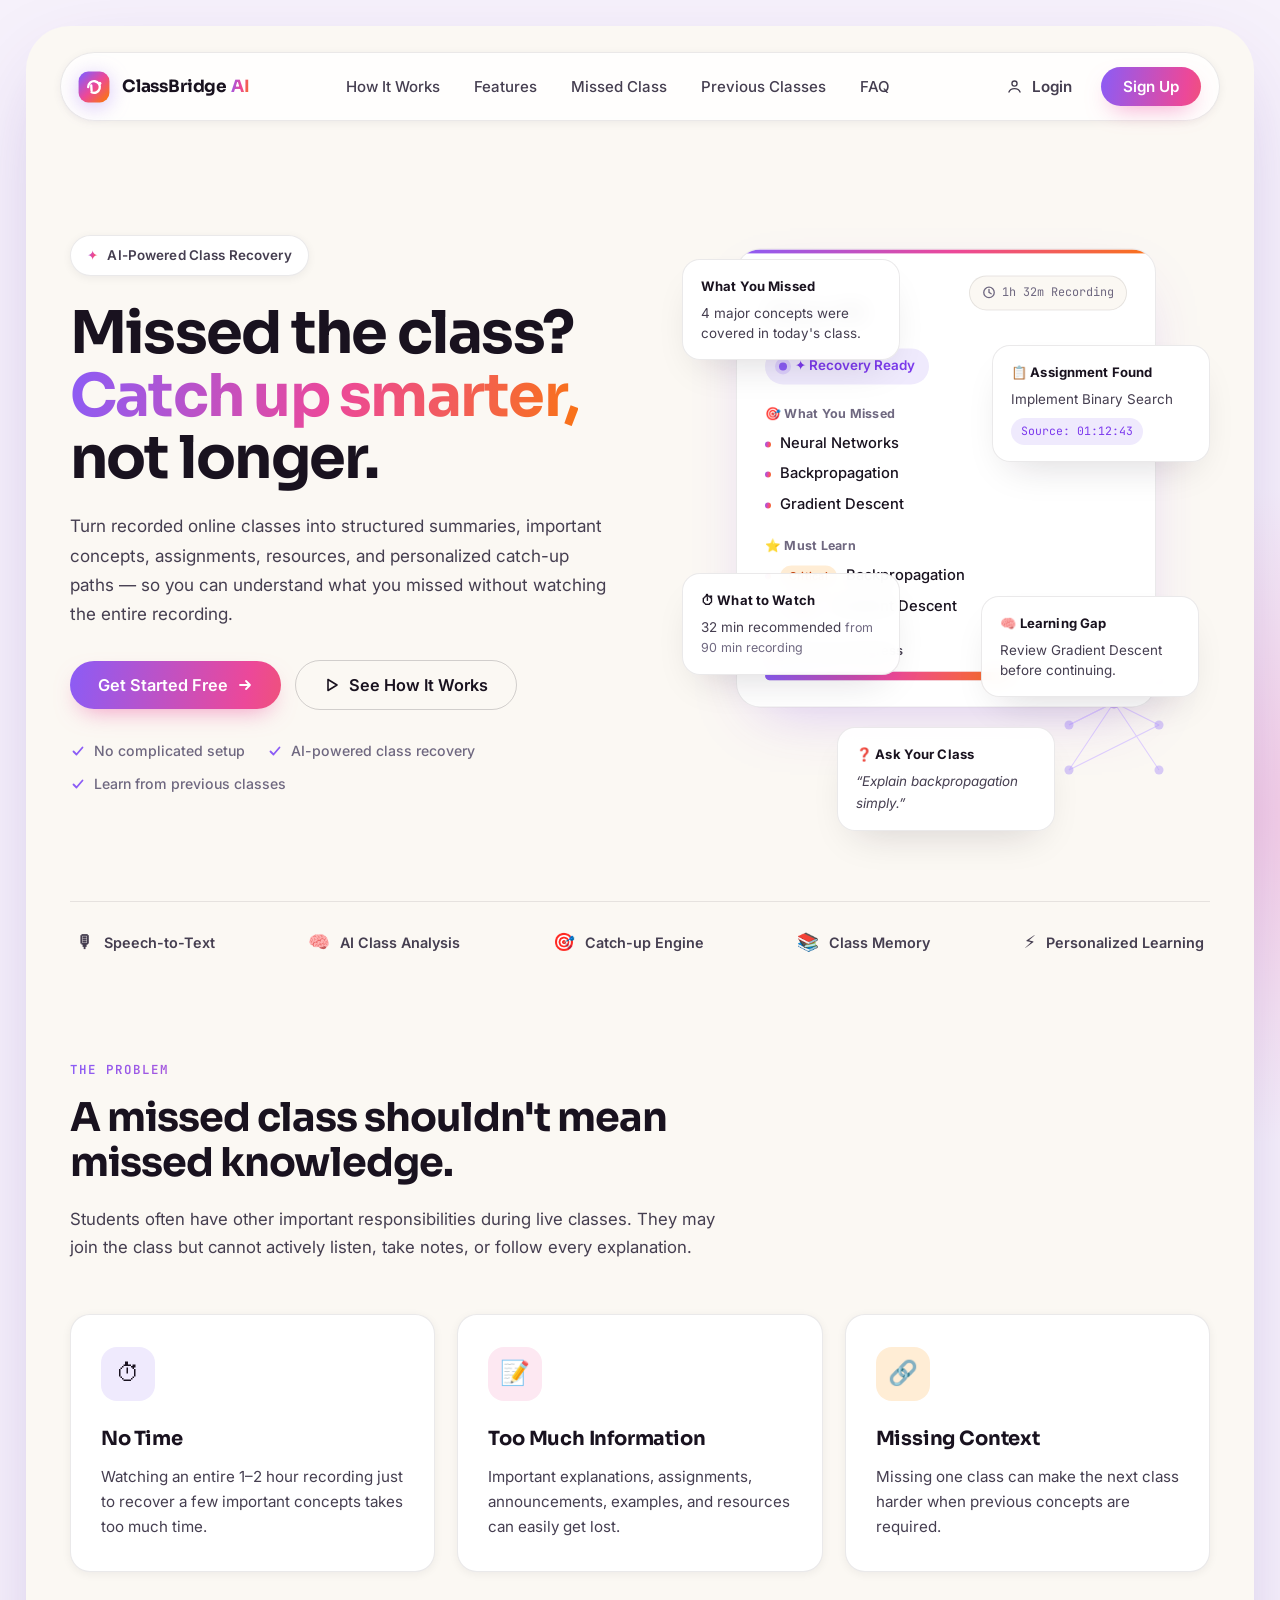
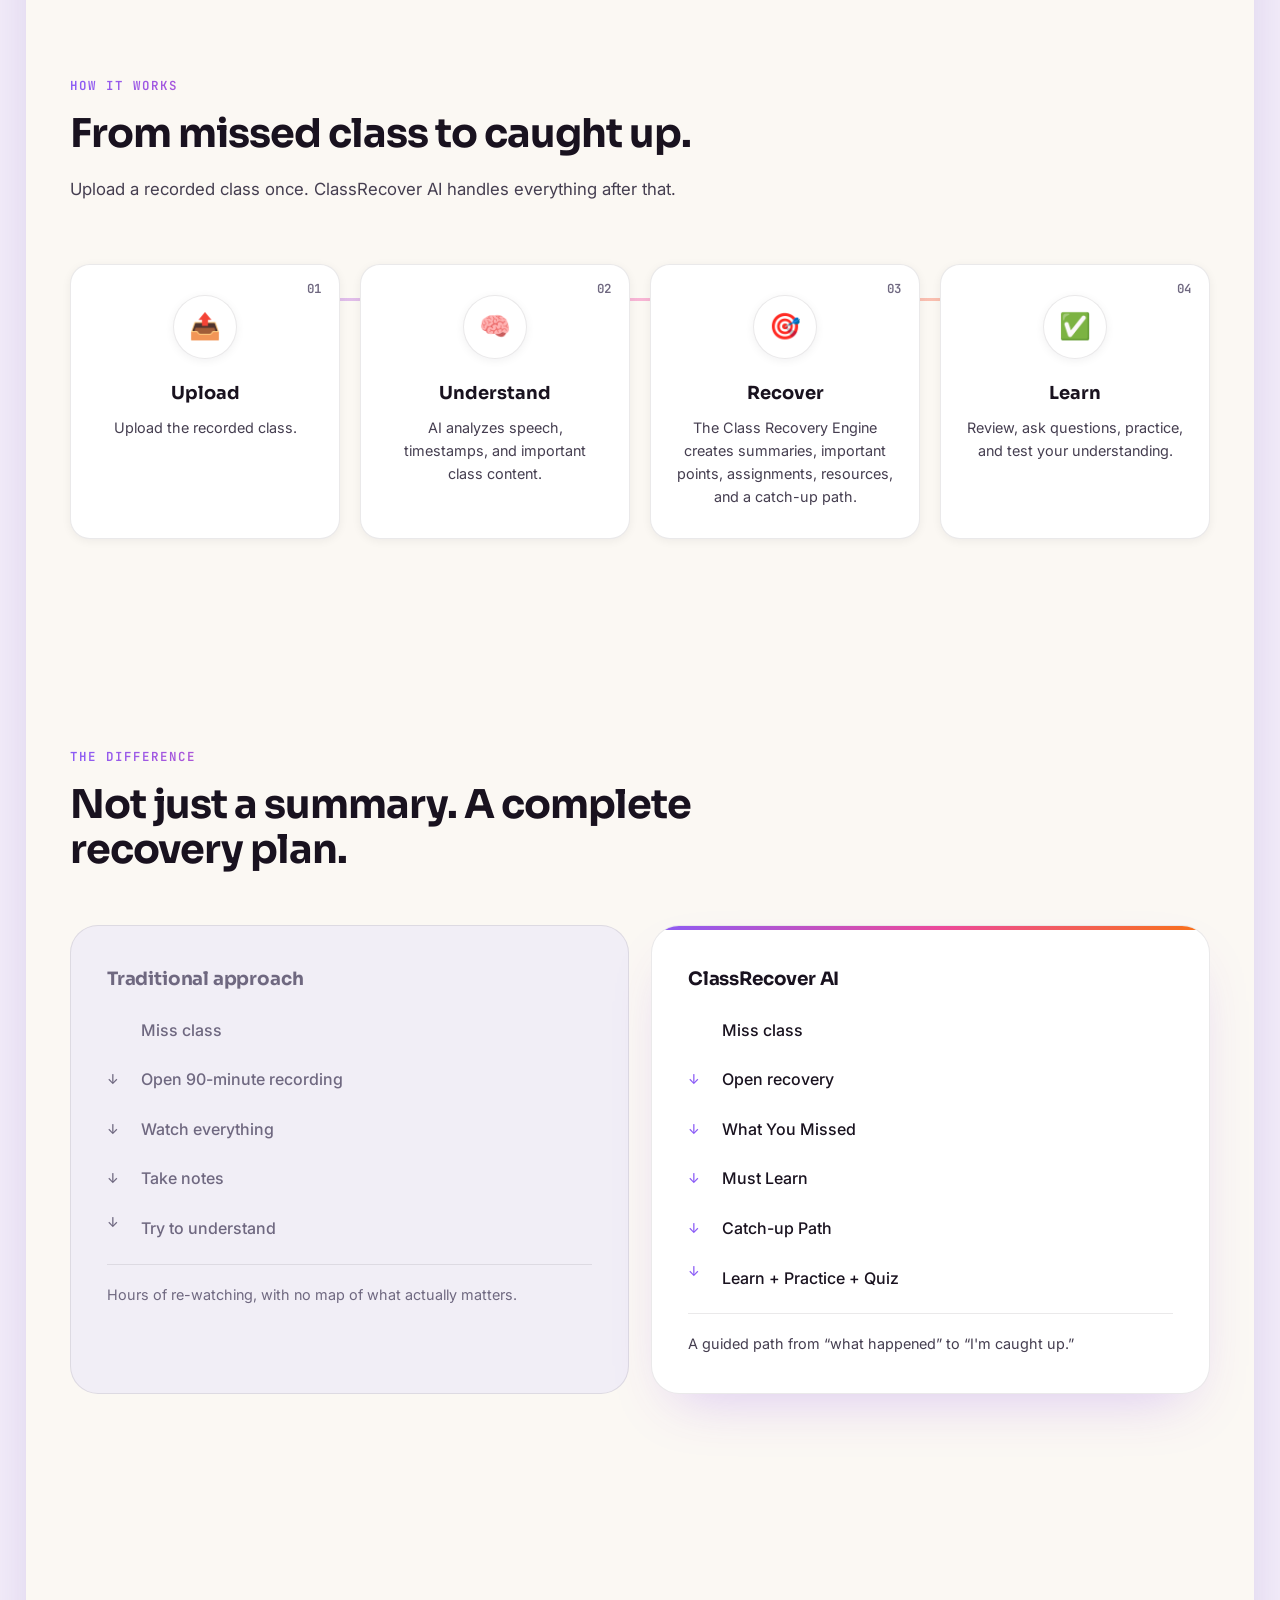
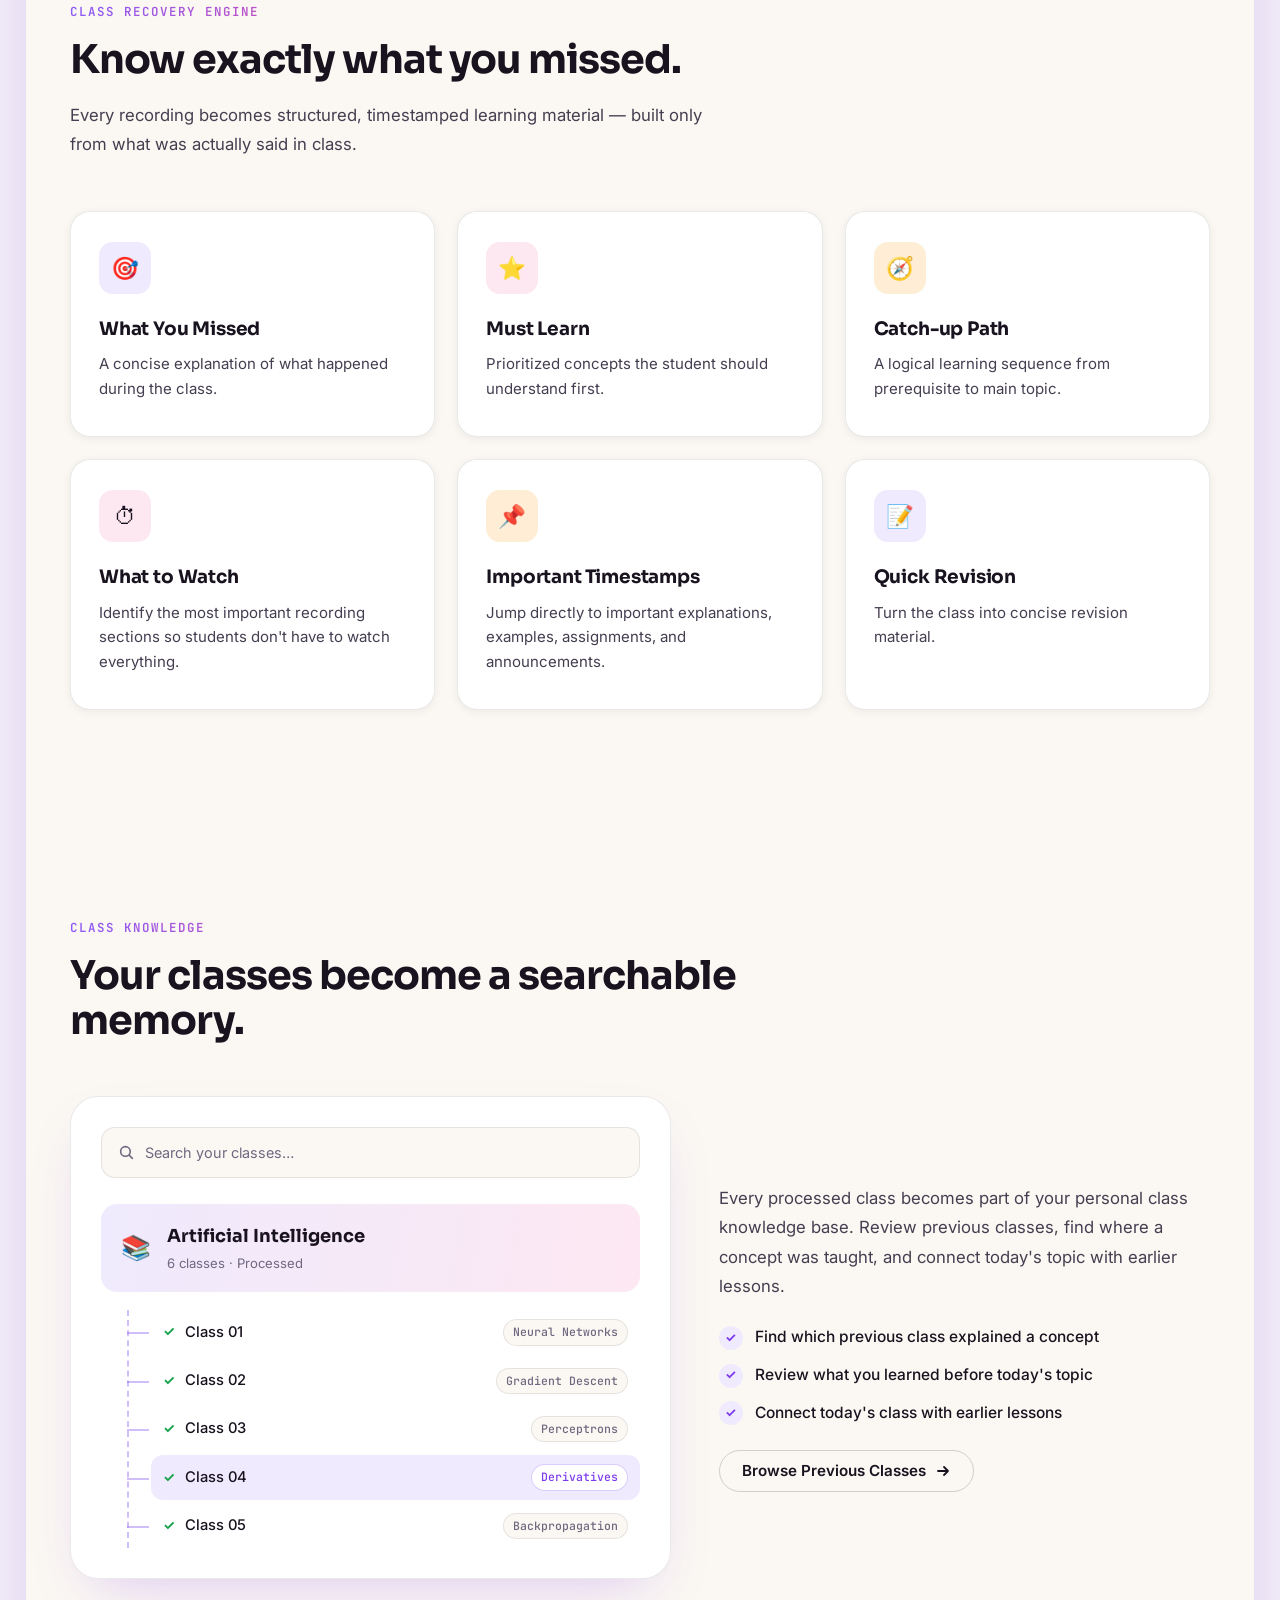
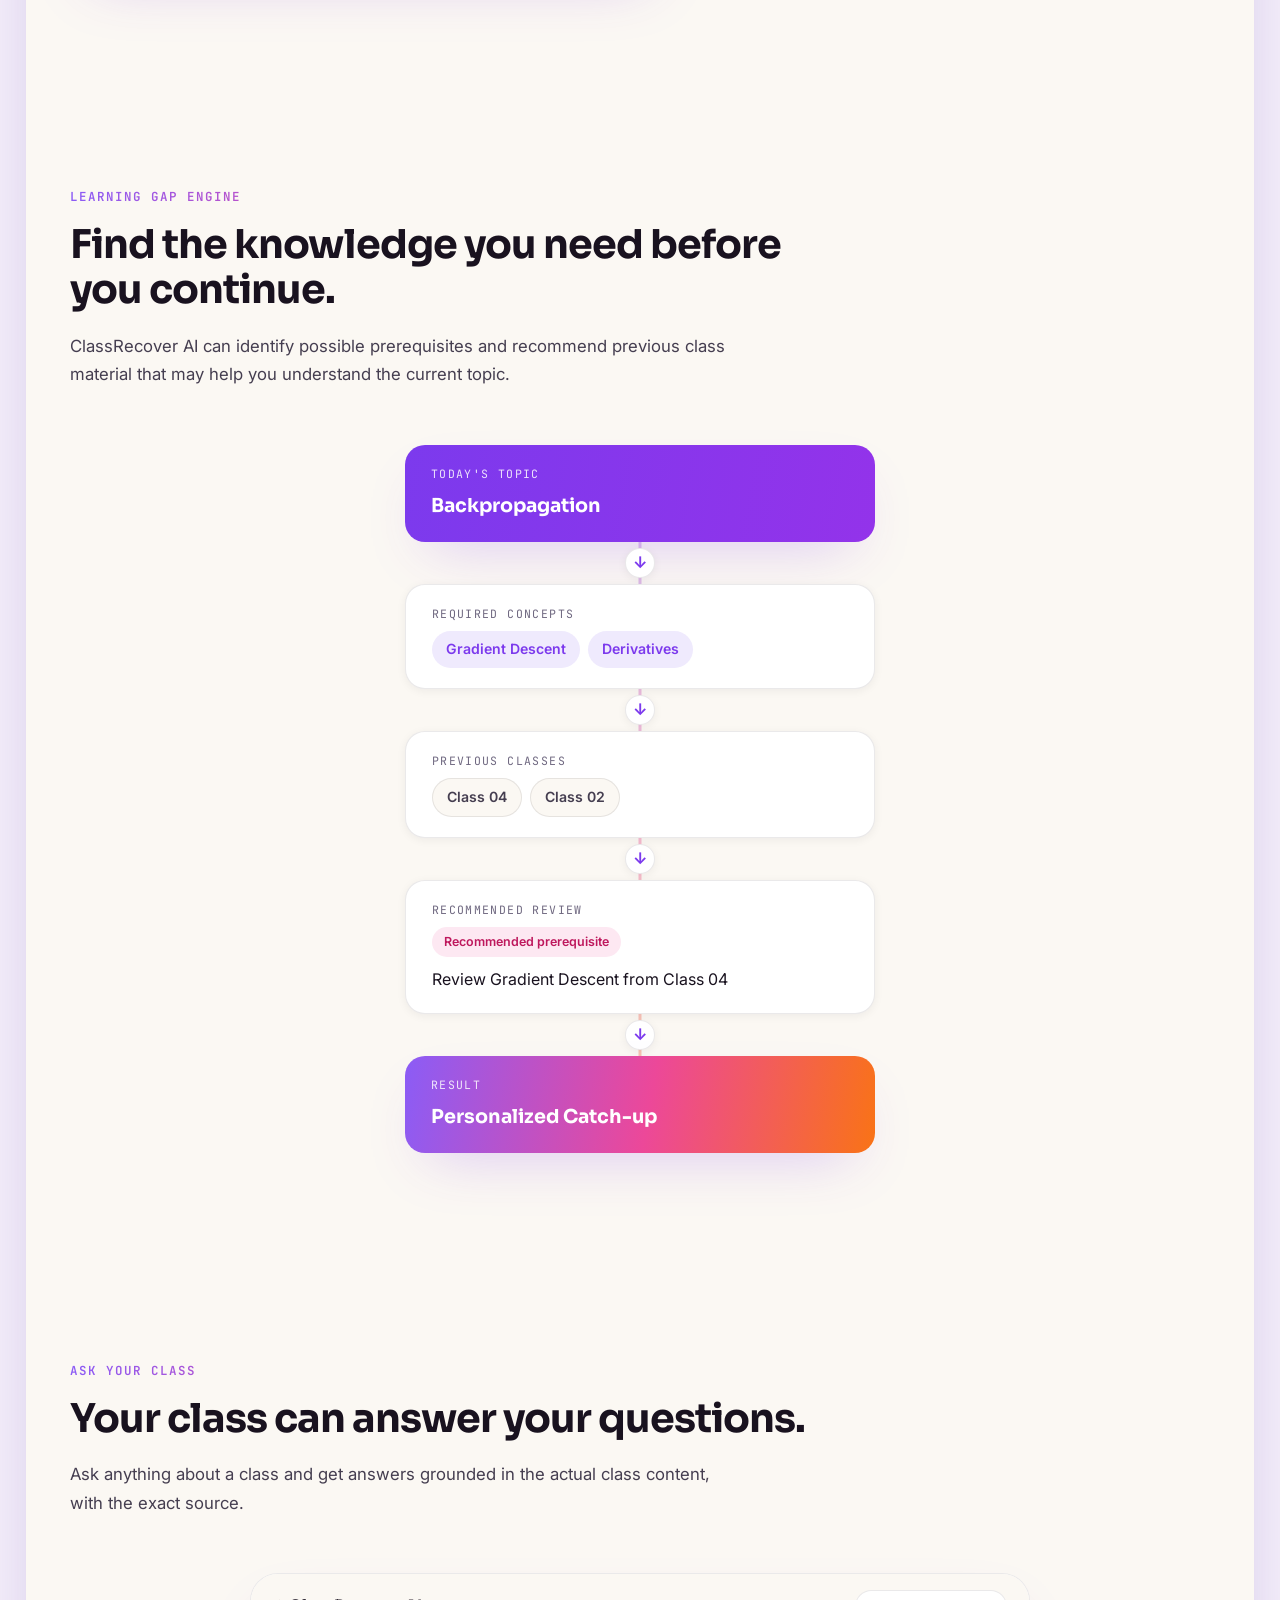
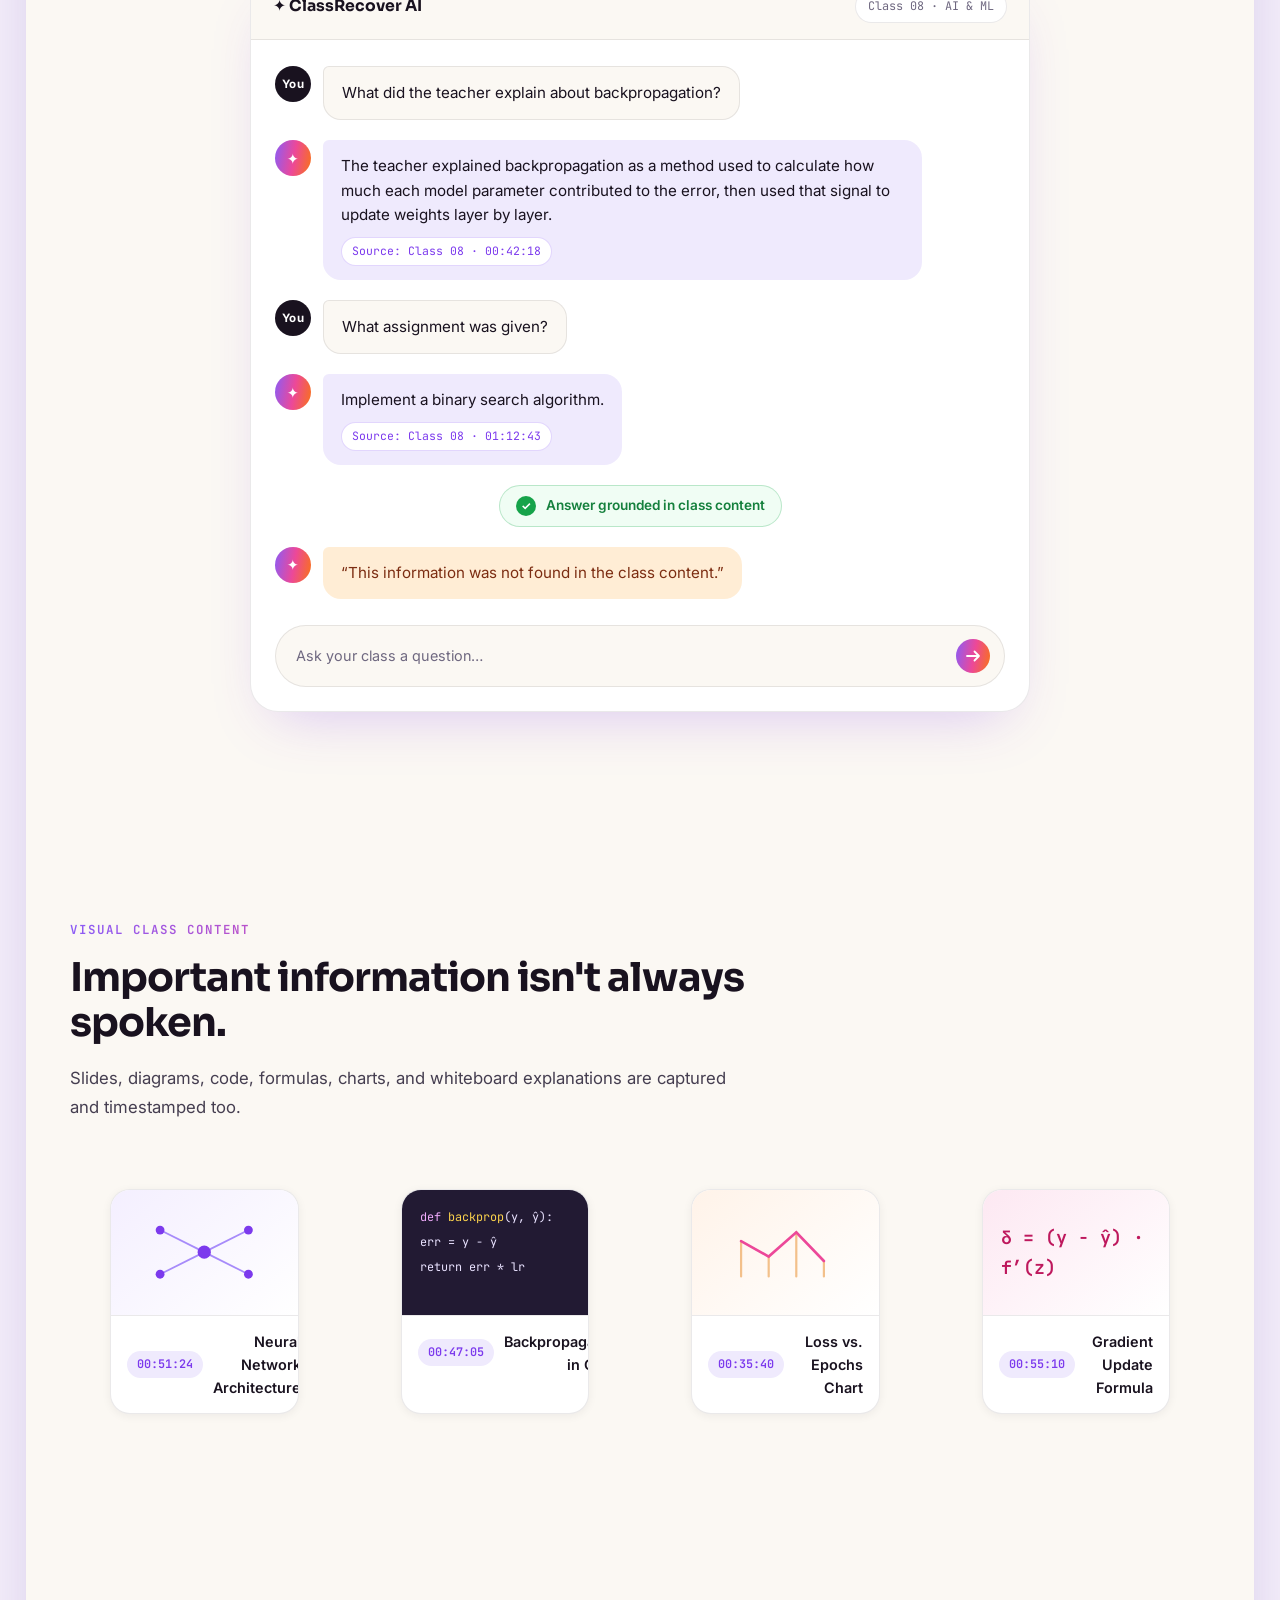
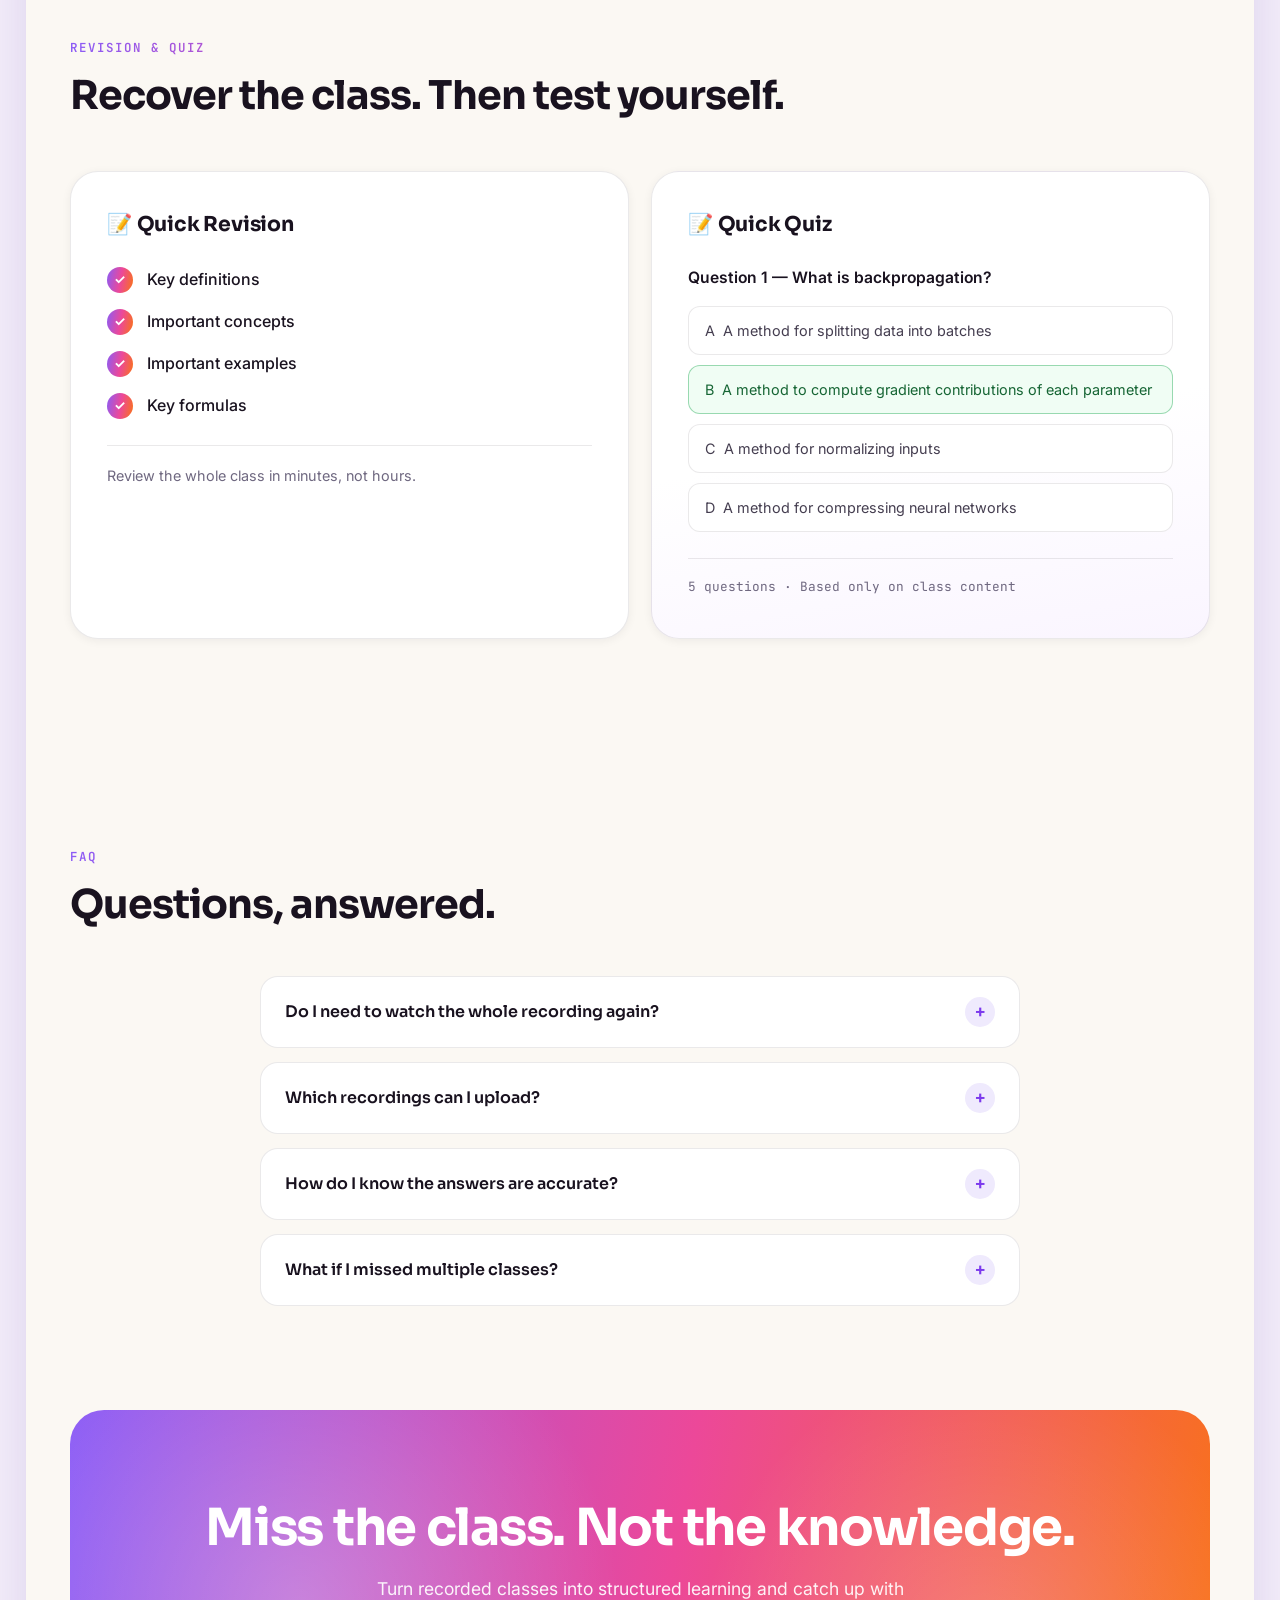
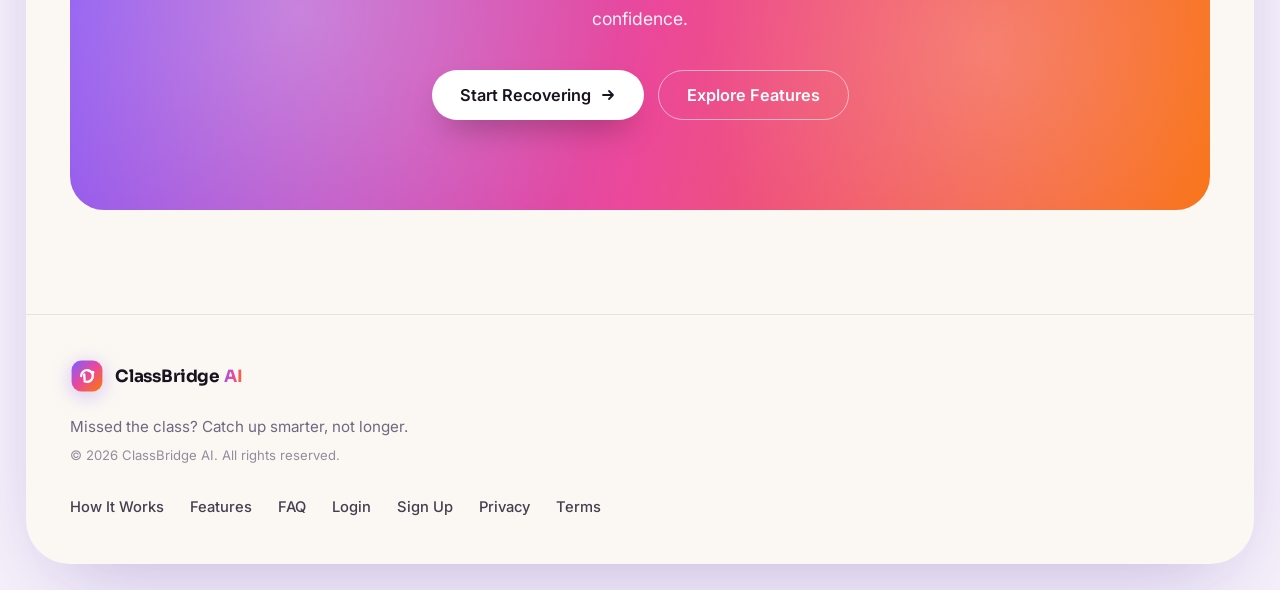
==== frontend/index.html @ 128b89a7 "Migrate to MongoDB and apply various fixes" ====
<!doctype html>
<html lang="en" dir="ltr">
<head>
  <meta charset="UTF-8">
  <meta name="viewport" content="width=device-width, initial-scale=1.0">
  <title>ClassBridge AI — Missed the class? Catch up smarter, not longer.</title>
  <meta name="description" content="ClassBridge AI turns recorded online classes into structured summaries, important concepts, assignments, and personalized catch-up paths — so you can understand what you missed without watching the entire recording.">
  <link rel="preconnect" href="https://fonts.googleapis.com">
  <link rel="preconnect" href="https://fonts.gstatic.com" crossorigin>
  <link href="https://fonts.googleapis.com/css2?family=Sora:wght@400;500;600;700;800&family=Inter:wght@400;500;600;700&family=JetBrains+Mono:wght@400;500;600&display=swap" rel="stylesheet">
  <link rel="stylesheet" href="css/landing.css">
</head>
<body>
  <a class="skip-link" href="#main">Skip to content</a>

  <div class="page-shell">
    <div class="app-container">

      <header class="site-header" id="site-header">
        <nav class="nav" aria-label="Primary">
          <a class="brand" href="#top">
            <span class="brand-mark" aria-hidden="true">
              <svg viewBox="0 0 32 32" fill="none" xmlns="http://www.w3.org/2000/svg">
                <rect x="1.5" y="1.5" width="29" height="29" rx="9" fill="url(#brandgrad)" stroke="none"/>
                <defs>
                  <linearGradient id="brandgrad" x1="4" y1="4" x2="28" y2="28" gradientUnits="userSpaceOnUse">
                    <stop stop-color="#8b5cf6"/>
                    <stop offset="0.5" stop-color="#ec4899"/>
                    <stop offset="1" stop-color="#f97316"/>
                  </linearGradient>
                </defs>
                <path d="M10.5 16a5.5 5.5 0 1 1 3.2 5" stroke="#fff" stroke-width="2.2" stroke-linecap="round"/>
                <path d="M13.7 19.2 13.4 14.4" stroke="#fff" stroke-width="2.2" stroke-linecap="round"/>
                <path d="M21.5 12.6l.01.01" stroke="#fff" stroke-width="3" stroke-linecap="round"/>
              </svg>
            </span>
            <span class="brand-name">ClassBridge <span class="brand-accent">AI</span></span>
          </a>

          <ul class="nav-links">
            <li><a href="#how-it-works">How It Works</a></li>
            <li><a href="#recovery">Features</a></li>
            <li><a href="#problem">Missed Class</a></li>
            <li><a href="#knowledge">Previous Classes</a></li>
            <li><a href="#faq">FAQ</a></li>
          </ul>

          <div class="nav-actions">
            <a class="btn btn-ghost btn-login" href="#get-started" id="nav-login">
              <svg viewBox="0 0 20 20" fill="none" aria-hidden="true">
                <circle cx="10" cy="6.5" r="3" stroke="currentColor" stroke-width="1.6"/>
                <path d="M3.5 16.5c.8-2.6 3.3-4 6.5-4s5.7 1.4 6.5 4" stroke="currentColor" stroke-width="1.6" stroke-linecap="round"/>
              </svg>
              Login
            </a>
            <a class="btn btn-primary btn-signup" href="#get-started" id="nav-signup">Sign Up</a>
          </div>

          <button class="nav-toggle" id="nav-toggle" aria-expanded="false" aria-controls="mobile-menu" aria-label="Toggle menu">
            <span></span><span></span><span></span>
          </button>
        </nav>

        <div class="mobile-menu" id="mobile-menu" role="navigation" aria-label="Mobile navigation" hidden>
          <ul>
            <li><a href="#how-it-works">How It Works</a></li>
            <li><a href="#recovery">Features</a></li>
            <li><a href="#problem">Missed Class</a></li>
            <li><a href="#knowledge">Previous Classes</a></li>
            <li><a href="#faq">FAQ</a></li>
          </ul>
          <div class="mobile-menu-actions">
            <a class="btn btn-ghost" href="#get-started">Login</a>
            <a class="btn btn-primary" href="#get-started">Sign Up</a>
          </div>
        </div>
      </header>

      <main id="main">

        <section class="hero" id="top">
          <div class="hero-inner">
            <div class="hero-copy">
              <span class="badge">
                <span class="badge-spark" aria-hidden="true">✦</span>
                AI-Powered Class Recovery
              </span>

              <h1 class="hero-title">
                Missed the class?
                <span class="hero-title-line2">
                  <span class="grad-text">Catch up smarter,</span> not longer.
                </span>
              </h1>

              <p class="hero-lead">
                Turn recorded online classes into structured summaries, important concepts, assignments, resources, and personalized catch-up paths — so you can understand what you missed without watching the entire recording.
              </p>

              <div class="hero-actions">
                <a class="btn btn-primary btn-lg" href="#get-started" id="hero-cta-primary">Get Started Free
                  <svg viewBox="0 0 16 16" fill="none" aria-hidden="true"><path d="M3 8h10M9 4l4 4-4 4" stroke="currentColor" stroke-width="1.8" stroke-linecap="round" stroke-linejoin="round"/></svg>
                </a>
                <a class="btn btn-outline btn-lg" href="#how-it-works" id="hero-cta-secondary">
                  <svg viewBox="0 0 16 16" fill="none" aria-hidden="true"><path d="M4 2.5v11l9-5.5-9-5.5Z" stroke="currentColor" stroke-width="1.6" stroke-linejoin="round"/></svg>
                  See How It Works
                </a>
              </div>

              <ul class="hero-points">
                <li><svg viewBox="0 0 16 16" fill="none" aria-hidden="true"><path d="m3.5 8.5 3 3 6-7" stroke="currentColor" stroke-width="1.8" stroke-linecap="round" stroke-linejoin="round"/></svg>No complicated setup</li>
                <li><svg viewBox="0 0 16 16" fill="none" aria-hidden="true"><path d="m3.5 8.5 3 3 6-7" stroke="currentColor" stroke-width="1.8" stroke-linecap="round" stroke-linejoin="round"/></svg>AI-powered class recovery</li>
                <li><svg viewBox="0 0 16 16" fill="none" aria-hidden="true"><path d="m3.5 8.5 3 3 6-7" stroke="currentColor" stroke-width="1.8" stroke-linecap="round" stroke-linejoin="round"/></svg>Learn from previous classes</li>
              </ul>
            </div>

            <div class="hero-visual" aria-hidden="true">
              <svg class="hero-orbits" viewBox="0 0 560 560" preserveAspectRatio="xMidYMid meet">
                <path d="M130 430 C 300 520, 500 420, 470 220 C 445 55, 220 30, 120 150" fill="none" stroke="url(#orbitgrad)" stroke-width="2" stroke-dasharray="1 10" stroke-linecap="round"/>
                <path d="M150 150 C 90 280, 200 430, 360 470" fill="none" stroke="url(#orbitgrad2)" stroke-width="1.6" stroke-dasharray="1 9" stroke-linecap="round" opacity="0.7"/>
                <defs>
                  <linearGradient id="orbitgrad" x1="0" y1="1" x2="1" y2="0">
                    <stop stop-color="#8b5cf6"/>
                    <stop offset="0.5" stop-color="#ec4899"/>
                    <stop offset="1" stop-color="#f97316"/>
                  </linearGradient>
                  <linearGradient id="orbitgrad2" x1="0" y1="0" x2="1" y2="1">
                    <stop stop-color="#f97316"/>
                    <stop offset="1" stop-color="#8b5cf6"/>
                  </linearGradient>
                </defs>
              </svg>

              <svg class="hero-nn" viewBox="0 0 200 200" fill="none">
                <g stroke="#d9c7ff" stroke-width="1.4">
                  <line x1="40" y1="40" x2="100" y2="70"/><line x1="40" y1="100" x2="100" y2="70"/><line x1="40" y1="160" x2="100" y2="70"/>
                  <line x1="100" y1="70" x2="160" y2="40"/><line x1="100" y1="70" x2="160" y2="100"/><line x1="100" y1="70" x2="160" y2="160"/>
                  <line x1="160" y1="40" x2="40" y2="100"/><line x1="160" y1="100" x2="40" y2="160"/>
                </g>
                <g fill="#a78bfa" opacity="0.5">
                  <circle cx="40" cy="40" r="6"/><circle cx="40" cy="100" r="6"/><circle cx="40" cy="160" r="6"/>
                  <circle cx="100" cy="70" r="8" fill="#7c3aed"/>
                  <circle cx="160" cy="40" r="6"/><circle cx="160" cy="100" r="6"/><circle cx="160" cy="160" r="6"/>
                </g>
              </svg>

              <div class="recovery-card" role="img" aria-label="Recovered class preview: AI and ML class 08, what you missed and recovery progress at 68 percent">
                <div class="recovery-head">
                  <div class="recovery-title">
                    <span class="recovery-subject">AI &amp; ML</span>
                    <span class="recovery-name">Class 08</span>
                  </div>
                  <span class="recovery-duration">
                    <svg viewBox="0 0 16 16" fill="none" aria-hidden="true"><circle cx="8" cy="8" r="6" stroke="currentColor" stroke-width="1.5"/><path d="M8 4.5V8l2.5 1.5" stroke="currentColor" stroke-width="1.5" stroke-linecap="round"/></svg>
                    1h 32m Recording
                  </span>
                </div>

                <div class="recovery-ready"><span class="ready-dot"></span>✦ Recovery Ready</div>

                <div class="recovery-block">
                  <p class="recovery-label">🎯 What You Missed</p>
                  <ul class="recovery-list">
                    <li>Neural Networks</li>
                    <li>Backpropagation</li>
                    <li>Gradient Descent</li>
                  </ul>
                </div>

                <div class="recovery-block">
                  <p class="recovery-label">⭐ Must Learn</p>
                  <ul class="recovery-list">
                    <li><span class="prio prio-critical">Critical</span>Backpropagation</li>
                    <li><span class="prio prio-high">High</span>Gradient Descent</li>
                  </ul>
                </div>

                <div class="recovery-progress">
                  <div class="recovery-progress-top">
                    <span>🎯 Recovery Progress</span>
                    <span class="recovery-pct">68%</span>
                  </div>
                  <div class="recovery-track"><div class="recovery-fill" data-width="68" role="progressbar" aria-valuenow="68" aria-valuemin="0" aria-valuemax="100"></div></div>
                </div>
              </div>

              <div class="float-card float-missed">
                <p class="float-title">What You Missed</p>
                <p class="float-text">4 major concepts were covered in today's class.</p>
              </div>

              <div class="float-card float-assignment">
                <p class="float-title">📋 Assignment Found</p>
                <p class="float-text">Implement Binary Search</p>
                <span class="float-source">Source: 01:12:43</span>
              </div>

              <div class="float-card float-gap">
                <p class="float-title">🧠 Learning Gap</p>
                <p class="float-text">Review Gradient Descent before continuing.</p>
              </div>

              <div class="float-card float-watch">
                <p class="float-title">⏱ What to Watch</p>
                <p class="float-text">32 min recommended <span class="float-sub">from 90 min recording</span></p>
              </div>

              <div class="float-card float-ask">
                <p class="float-title">❓ Ask Your Class</p>
                <p class="float-askq">“Explain backpropagation simply.”</p>
              </div>
            </div>
          </div>

          <div class="capability-strip" aria-label="Product capabilities">
            <span class="capability"><span class="cap-emoji">🎙</span>Speech-to-Text</span>
            <span class="capability"><span class="cap-emoji">🧠</span>AI Class Analysis</span>
            <span class="capability"><span class="cap-emoji">🎯</span>Catch-up Engine</span>
            <span class="capability"><span class="cap-emoji">📚</span>Class Memory</span>
            <span class="capability"><span class="cap-emoji">⚡</span>Personalized Learning</span>
          </div>
        </section>

        <section class="section problem-section" id="problem">
          <div class="section-head reveal">
            <p class="eyebrow">The Problem</p>
            <h2>A missed class shouldn't mean missed knowledge.</h2>
            <p class="section-lead">Students often have other important responsibilities during live classes. They may join the class but cannot actively listen, take notes, or follow every explanation.</p>
          </div>

          <div class="problem-grid">
            <article class="problem-card reveal">
              <div class="problem-icon">⏱</div>
              <h3>No Time</h3>
              <p>Watching an entire 1–2 hour recording just to recover a few important concepts takes too much time.</p>
            </article>
            <article class="problem-card reveal">
              <div class="problem-icon">📝</div>
              <h3>Too Much Information</h3>
              <p>Important explanations, assignments, announcements, examples, and resources can easily get lost.</p>
            </article>
            <article class="problem-card reveal">
              <div class="problem-icon">🔗</div>
              <h3>Missing Context</h3>
              <p>Missing one class can make the next class harder when previous concepts are required.</p>
            </article>
          </div>
        </section>

        <section class="section how-section" id="how-it-works">
          <div class="section-head reveal">
            <p class="eyebrow">How It Works</p>
            <h2>From missed class to caught up.</h2>
            <p class="section-lead">Upload a recorded class once. ClassRecover AI handles everything after that.</p>
          </div>

          <ol class="steps">
            <li class="step reveal">
              <span class="step-num">01</span>
              <div class="step-icon">📤</div>
              <h3>Upload</h3>
              <p>Upload the recorded class.</p>
            </li>
            <li class="step reveal">
              <span class="step-num">02</span>
              <div class="step-icon">🧠</div>
              <h3>Understand</h3>
              <p>AI analyzes speech, timestamps, and important class content.</p>
            </li>
            <li class="step reveal">
              <span class="step-num">03</span>
              <div class="step-icon">🎯</div>
              <h3>Recover</h3>
              <p>The Class Recovery Engine creates summaries, important points, assignments, resources, and a catch-up path.</p>
            </li>
            <li class="step reveal">
              <span class="step-num">04</span>
              <div class="step-icon">✅</div>
              <h3>Learn</h3>
              <p>Review, ask questions, practice, and test your understanding.</p>
            </li>
          </ol>
        </section>

        <section class="section diff-section" id="difference">
          <div class="section-head reveal">
            <p class="eyebrow">The Difference</p>
            <h2>Not just a summary. A complete recovery plan.</h2>
          </div>

          <div class="diff-grid">
            <div class="diff-col diff-traditional reveal">
              <p class="diff-label">Traditional approach</p>
              <ol class="diff-flow">
                <li>Miss class</li>
                <li>Open 90-minute recording</li>
                <li>Watch everything</li>
                <li>Take notes</li>
                <li>Try to understand</li>
              </ol>
              <p class="diff-note">Hours of re-watching, with no map of what actually matters.</p>
            </div>

            <div class="diff-col diff-ai reveal">
              <p class="diff-label">ClassRecover AI</p>
              <ol class="diff-flow">
                <li>Miss class</li>
                <li>Open recovery</li>
                <li>What You Missed</li>
                <li>Must Learn</li>
                <li>Catch-up Path</li>
                <li>Learn + Practice + Quiz</li>
              </ol>
              <p class="diff-note">A guided path from “what happened” to “I'm caught up.”</p>
            </div>
          </div>
        </section>

        <section class="section engine-section" id="recovery">
          <div class="section-head reveal">
            <p class="eyebrow">Class Recovery Engine</p>
            <h2>Know exactly what you missed.</h2>
            <p class="section-lead">Every recording becomes structured, timestamped learning material — built only from what was actually said in class.</p>
          </div>

          <div class="engine-grid">
            <article class="engine-card reveal">
              <span class="engine-emoji">🎯</span>
              <h3>What You Missed</h3>
              <p>A concise explanation of what happened during the class.</p>
            </article>
            <article class="engine-card reveal">
              <span class="engine-emoji">⭐</span>
              <h3>Must Learn</h3>
              <p>Prioritized concepts the student should understand first.</p>
            </article>
            <article class="engine-card reveal">
              <span class="engine-emoji">🧭</span>
              <h3>Catch-up Path</h3>
              <p>A logical learning sequence from prerequisite to main topic.</p>
            </article>
            <article class="engine-card reveal">
              <span class="engine-emoji">⏱</span>
              <h3>What to Watch</h3>
              <p>Identify the most important recording sections so students don't have to watch everything.</p>
            </article>
            <article class="engine-card reveal">
              <span class="engine-emoji">📌</span>
              <h3>Important Timestamps</h3>
              <p>Jump directly to important explanations, examples, assignments, and announcements.</p>
            </article>
            <article class="engine-card reveal">
              <span class="engine-emoji">📝</span>
              <h3>Quick Revision</h3>
              <p>Turn the class into concise revision material.</p>
            </article>
          </div>
        </section>

        <section class="section knowledge-section" id="knowledge">
          <div class="section-head reveal">
            <p class="eyebrow">Class Knowledge</p>
            <h2>Your classes become a searchable memory.</h2>
          </div>

          <div class="knowledge-grid">
            <div class="knowledge-tree reveal" role="img" aria-label="Artificial Intelligence subject tree with classes one through five">
              <div class="tree-search" aria-hidden="true">
                <svg viewBox="0 0 16 16" fill="none"><circle cx="7" cy="7" r="4.5" stroke="currentColor" stroke-width="1.5"/><path d="m10.5 10.5 3 3" stroke="currentColor" stroke-width="1.5" stroke-linecap="round"/></svg>
                Search your classes…
              </div>
              <div class="tree-root">
                <span class="tree-folder">📚</span>
                <div>
                  <p class="tree-subject">Artificial Intelligence</p>
                  <p class="tree-meta">6 classes · Processed</p>
                </div>
              </div>
              <ul class="tree-children">
                <li class="tree-leaf"><span class="leaf-tick">✓</span>Class 01 <span class="leaf-tag">Neural Networks</span></li>
                <li class="tree-leaf"><span class="leaf-tick">✓</span>Class 02 <span class="leaf-tag">Gradient Descent</span></li>
                <li class="tree-leaf"><span class="leaf-tick">✓</span>Class 03 <span class="leaf-tag">Perceptrons</span></li>
                <li class="tree-leaf leaf-active"><span class="leaf-tick">✓</span>Class 04 <span class="leaf-tag">Derivatives</span></li>
                <li class="tree-leaf"><span class="leaf-tick">✓</span>Class 05 <span class="leaf-tag">Backpropagation</span></li>
              </ul>
            </div>

            <div class="knowledge-copy reveal">
              <p>Every processed class becomes part of your personal class knowledge base. Review previous classes, find where a concept was taught, and connect today's topic with earlier lessons.</p>
              <ul class="knowledge-points">
                <li><span class="kp-check">✓</span>Find which previous class explained a concept</li>
                <li><span class="kp-check">✓</span>Review what you learned before today's topic</li>
                <li><span class="kp-check">✓</span>Connect today's class with earlier lessons</li>
              </ul>
              <a class="btn btn-outline" href="#knowledge" id="browse-classes-btn">Browse Previous Classes
                <svg viewBox="0 0 16 16" fill="none" aria-hidden="true"><path d="M3 8h10M9 4l4 4-4 4" stroke="currentColor" stroke-width="1.8" stroke-linecap="round" stroke-linejoin="round"/></svg>
              </a>
            </div>
          </div>
        </section>

        <section class="section gap-section" id="gap">
          <div class="section-head reveal">
            <p class="eyebrow">Learning Gap Engine</p>
            <h2>Find the knowledge you need before you continue.</h2>
            <p class="section-lead">ClassRecover AI can identify possible prerequisites and recommend previous class material that may help you understand the current topic.</p>
          </div>

          <div class="gap-flow reveal" role="img" aria-label="Learning gap flow: Backpropagation requires Gradient Descent and Derivatives, reviewed from previous classes, ending in personalized catch-up">
            <div class="gap-node gap-node-topic">
              <span class="gap-kicker">Today's Topic</span>
              <span class="gap-name">Backpropagation</span>
            </div>
            <span class="gap-arrow" aria-hidden="true">↓</span>
            <div class="gap-node">
              <span class="gap-kicker">Required Concepts</span>
              <span class="gap-pills"><span class="gap-pill">Gradient Descent</span><span class="gap-pill">Derivatives</span></span>
            </div>
            <span class="gap-arrow" aria-hidden="true">↓</span>
            <div class="gap-node">
              <span class="gap-kicker">Previous Classes</span>
              <span class="gap-pills gap-pills-soft"><span class="gap-pill">Class 04</span><span class="gap-pill">Class 02</span></span>
            </div>
            <span class="gap-arrow" aria-hidden="true">↓</span>
            <div class="gap-node gap-node-review">
              <span class="gap-kicker">Recommended Review</span>
              <span class="gap-reviewline"><span class="gap-badge">Recommended prerequisite</span> Review Gradient Descent from Class 04</span>
            </div>
            <span class="gap-arrow" aria-hidden="true">↓</span>
            <div class="gap-node gap-node-done">
              <span class="gap-kicker">Result</span>
              <span class="gap-name">Personalized Catch-up</span>
            </div>
          </div>
        </section>

        <section class="section ask-section" id="ask">
          <div class="section-head reveal">
            <p class="eyebrow">Ask Your Class</p>
            <h2>Your class can answer your questions.</h2>
            <p class="section-lead">Ask anything about a class and get answers grounded in the actual class content, with the exact source.</p>
          </div>

          <div class="chat-window reveal">
            <div class="chat-bar">
              <span class="chat-ai-name">✦ ClassRecover AI</span>
              <span class="chat-class">Class 08 · AI &amp; ML</span>
            </div>

            <div class="chat-body">
              <div class="chat-row chat-student">
                <span class="chat-avatar avatar-student" aria-hidden="true">You</span>
                <div class="chat-bubble chat-bubble-student">
                  <p>What did the teacher explain about backpropagation?</p>
                </div>
              </div>

              <div class="chat-row chat-ai">
                <span class="chat-avatar avatar-ai" aria-hidden="true">✦</span>
                <div class="chat-bubble chat-bubble-ai">
                  <p>The teacher explained backpropagation as a method used to calculate how much each model parameter contributed to the error, then used that signal to update weights layer by layer.</p>
                  <span class="chat-source">Source: Class 08 · 00:42:18</span>
                </div>
              </div>

              <div class="chat-row chat-student">
                <span class="chat-avatar avatar-student" aria-hidden="true">You</span>
                <div class="chat-bubble chat-bubble-student">
                  <p>What assignment was given?</p>
                </div>
              </div>

              <div class="chat-row chat-ai">
                <span class="chat-avatar avatar-ai" aria-hidden="true">✦</span>
                <div class="chat-bubble chat-bubble-ai">
                  <p>Implement a binary search algorithm.</p>
                  <span class="chat-source">Source: Class 08 · 01:12:43</span>
                </div>
              </div>

              <div class="chat-trust">
                <span class="trust-check">✓</span>
                Answer grounded in class content
              </div>

              <div class="chat-row chat-ai">
                <span class="chat-avatar avatar-ai" aria-hidden="true">✦</span>
                <div class="chat-bubble chat-bubble-ai chat-bubble-miss">
                  <p>“This information was not found in the class content.”</p>
                </div>
              </div>
            </div>

            <div class="chat-input" aria-hidden="true">
              <span>Ask your class a question…</span>
              <span class="chat-send">
                <svg viewBox="0 0 16 16" fill="none"><path d="M2 8h12M9.5 3.5 14 8l-4.5 4.5" stroke="currentColor" stroke-width="1.8" stroke-linecap="round" stroke-linejoin="round"/></svg>
              </span>
            </div>
          </div>
        </section>

        <section class="section visual-section" id="visuals">
          <div class="section-head reveal">
            <p class="eyebrow">Visual Class Content</p>
            <h2>Important information isn't always spoken.</h2>
            <p class="section-lead">Slides, diagrams, code, formulas, charts, and whiteboard explanations are captured and timestamped too.</p>
          </div>

          <div class="slide-scroller" tabindex="0" aria-label="Class slides with timestamps">
            <figure class="slide-card reveal">
              <div class="slide-visual slide-nn" aria-hidden="true">
                <svg viewBox="0 0 120 80" fill="none">
                  <g stroke="#a78bfa" stroke-width="1.6"><line x1="20" y1="20" x2="60" y2="40"/><line x1="20" y1="60" x2="60" y2="40"/><line x1="60" y1="40" x2="100" y2="20"/><line x1="60" y1="40" x2="100" y2="60"/></g>
                  <g fill="#7c3aed"><circle cx="20" cy="20" r="4"/><circle cx="20" cy="60" r="4"/><circle cx="60" cy="40" r="6"/><circle cx="100" cy="20" r="4"/><circle cx="100" cy="60" r="4"/></g>
                </svg>
              </div>
              <figcaption>
                <span class="slide-time">00:51:24</span>
                <span class="slide-caption">Neural Network Architecture</span>
              </figcaption>
            </figure>

            <figure class="slide-card reveal">
              <div class="slide-visual slide-code" aria-hidden="true">
                <span class="code-line"><span class="code-k">def</span> <span class="code-f">backprop</span>(y, ŷ):</span>
                <span class="code-line">    err = y - ŷ</span>
                <span class="code-line">    return err * lr</span>
              </div>
              <figcaption>
                <span class="slide-time">00:47:05</span>
                <span class="slide-caption">Backpropagation in Code</span>
              </figcaption>
            </figure>

            <figure class="slide-card reveal">
              <div class="slide-visual slide-chart" aria-hidden="true">
                <svg viewBox="0 0 120 80" fill="none">
                  <g stroke="#f3c08a" stroke-width="2" stroke-linecap="round">
                    <line x1="20" y1="62" x2="20" y2="30"/><line x1="45" y1="62" x2="45" y2="44"/><line x1="70" y1="62" x2="70" y2="22"/><line x1="95" y1="62" x2="95" y2="48"/>
                  </g>
                  <path d="M20 30 45 44 70 22 95 48" stroke="#ec4899" stroke-width="2.4" stroke-linecap="round"/>
                </svg>
              </div>
              <figcaption>
                <span class="slide-time">00:35:40</span>
                <span class="slide-caption">Loss vs. Epochs Chart</span>
              </figcaption>
            </figure>

            <figure class="slide-card reveal">
              <div class="slide-visual slide-formula" aria-hidden="true">
                <span class="formula">δ = (y − ŷ) · f′(z)</span>
              </div>
              <figcaption>
                <span class="slide-time">00:55:10</span>
                <span class="slide-caption">Gradient Update Formula</span>
              </figcaption>
            </figure>
          </div>
        </section>

        <section class="section revision-section" id="revision">
          <div class="section-head reveal">
            <p class="eyebrow">Revision &amp; Quiz</p>
            <h2>Recover the class. Then test yourself.</h2>
          </div>

          <div class="revision-grid">
            <article class="revision-card reveal">
              <h3 class="revision-title">📝 Quick Revision</h3>
              <ul class="revision-list">
                <li><span class="rev-check">✓</span>Key definitions</li>
                <li><span class="rev-check">✓</span>Important concepts</li>
                <li><span class="rev-check">✓</span>Important examples</li>
                <li><span class="rev-check">✓</span>Key formulas</li>
              </ul>
              <p class="revision-note">Review the whole class in minutes, not hours.</p>
            </article>

            <article class="revision-card quiz-card reveal">
              <h3 class="revision-title">📝 Quick Quiz</h3>
              <div class="quiz-question">
                <p class="quiz-q">Question 1 — What is backpropagation?</p>
                <div class="quiz-options">
                  <span class="quiz-option">A &nbsp;A method for splitting data into batches</span>
                  <span class="quiz-option">B &nbsp;A method to compute gradient contributions of each parameter</span>
                  <span class="quiz-option">C &nbsp;A method for normalizing inputs</span>
                  <span class="quiz-option">D &nbsp;A method for compressing neural networks</span>
                </div>
              </div>
              <p class="revision-note quiz-meta">5 questions · Based only on class content</p>
            </article>
          </div>
        </section>

        <section class="section faq-section" id="faq">
          <div class="section-head reveal">
            <p class="eyebrow">FAQ</p>
            <h2>Questions, answered.</h2>
          </div>

          <div class="faq-list reveal">
            <div class="faq-item">
              <button class="faq-q" aria-expanded="false">
                Do I need to watch the whole recording again?
                <span class="faq-icon" aria-hidden="true">+</span>
              </button>
              <div class="faq-a" hidden>
                <p>No. ClassRecover AI analyzes the recording and tells you what happened, what matters, and what to watch — so you only review the important parts.</p>
              </div>
            </div>
            <div class="faq-item">
              <button class="faq-q" aria-expanded="false">
                Which recordings can I upload?
                <span class="faq-icon" aria-hidden="true">+</span>
              </button>
              <div class="faq-a" hidden>
                <p>Recordings from your online classes in common formats such as MP4, MP3, WAV, and M4A. The system extracts audio, transcribes it, and builds your recovery material.</p>
              </div>
            </div>
            <div class="faq-item">
              <button class="faq-q" aria-expanded="false">
                How do I know the answers are accurate?
                <span class="faq-icon" aria-hidden="true">+</span>
              </button>
              <div class="faq-a" hidden>
                <p>Every extracted item keeps a source timestamp from the actual class, and every chat answer is grounded in class content. ClassRecover AI never invents assignments, deadlines, URLs, or teacher statements.</p>
              </div>
            </div>
            <div class="faq-item">
              <button class="faq-q" aria-expanded="false">
                What if I missed multiple classes?
                <span class="faq-icon" aria-hidden="true">+</span>
              </button>
              <div class="faq-a" hidden>
                <p>Previous classes are stored as a searchable knowledge base, so you can review earlier concepts, find where something was taught, and get a personalized catch-up path that connects today's topic with what came before.</p>
              </div>
            </div>
          </div>
        </section>

        <section class="final-cta" id="get-started">
          <div class="cta-inner reveal">
            <h2>Miss the class. Not the knowledge.</h2>
            <p>Turn recorded classes into structured learning and catch up with confidence.</p>
            <div class="cta-actions">
              <a class="btn btn-primary btn-lg btn-cta" href="#top" id="cta-start-btn">Start Recovering
                <svg viewBox="0 0 16 16" fill="none" aria-hidden="true"><path d="M3 8h10M9 4l4 4-4 4" stroke="currentColor" stroke-width="1.8" stroke-linecap="round" stroke-linejoin="round"/></svg>
              </a>
              <a class="btn btn-cta-ghost btn-lg" href="#recovery" id="cta-features-btn">Explore Features</a>
            </div>
          </div>
        </section>

      </main>

      <footer class="site-footer">
        <div class="footer-brand">
          <a class="brand" href="#top">
            <span class="brand-mark" aria-hidden="true">
              <svg viewBox="0 0 32 32" fill="none" xmlns="http://www.w3.org/2000/svg">
                <rect x="1.5" y="1.5" width="29" height="29" rx="9" fill="url(#brandgrad2)" stroke="none"/>
                <defs>
                  <linearGradient id="brandgrad2" x1="4" y1="4" x2="28" y2="28" gradientUnits="userSpaceOnUse">
                    <stop stop-color="#8b5cf6"/>
                    <stop offset="0.5" stop-color="#ec4899"/>
                    <stop offset="1" stop-color="#f97316"/>
                  </linearGradient>
                </defs>
                <path d="M10.5 16a5.5 5.5 0 1 1 3.2 5" stroke="#fff" stroke-width="2.2" stroke-linecap="round"/>
                <path d="M13.7 19.2 13.4 14.4" stroke="#fff" stroke-width="2.2" stroke-linecap="round"/>
                <path d="M21.5 12.6l.01.01" stroke="#fff" stroke-width="3" stroke-linecap="round"/>
              </svg>
            </span>
            <span class="brand-name">ClassBridge <span class="brand-accent">AI</span></span>
          </a>
          <p class="footer-tagline">Missed the class? Catch up smarter, not longer.</p>
          <p class="footer-copy">&copy; 2026 ClassBridge AI. All rights reserved.</p>
        </div>

        <nav class="footer-links" aria-label="Footer">
          <a href="#how-it-works">How It Works</a>
          <a href="#recovery">Features</a>
          <a href="#faq">FAQ</a>
          <a href="#get-started">Login</a>
          <a href="#get-started">Sign Up</a>
          <a href="#">Privacy</a>
          <a href="#">Terms</a>
        </nav>
      </footer>

    </div>
  </div>

  <script src="js/landing.js"></script>
</body>
</html>
---- frontend/css/landing.css ----
:root {
  --violet: #7c3aed;
  --violet-bright: #8b5cf6;
  --pink: #ec4899;
  --orange: #f97316;
  --violet-soft: #efeafd;
  --pink-soft: #fde8f2;
  --orange-soft: #ffedd5;
  --cream: #fbf8f3;
  --card: #ffffff;
  --ink: #19121f;
  --ink-soft: #453e50;
  --ink-mute: #6f6880;
  --line: rgba(25, 18, 31, 0.09);
  --grad: linear-gradient(100deg, #8b5cf6 0%, #ec4899 52%, #f97316 100%);
  --grad-soft: linear-gradient(100deg, #a78bfa, #f472b6, #fb923c);
  --radius-lg: 28px;
  --radius-md: 20px;
  --radius-sm: 14px;
  --shadow-sm: 0 2px 10px rgba(25, 18, 31, 0.06);
  --shadow-md: 0 18px 40px -18px rgba(25, 18, 31, 0.18);
  --shadow-card: 0 24px 60px -24px rgba(124, 58, 237, 0.28);
  --font-display: "Sora", system-ui, sans-serif;
  --font-body: "Inter", system-ui, sans-serif;
  --font-mono: "JetBrains Mono", ui-monospace, monospace;
}

*,
*::before,
*::after {
  box-sizing: border-box;
}

html {
  scroll-behavior: smooth;
}

body {
  margin: 0;
  font-family: var(--font-body);
  color: var(--ink);
  background: #f4effb;
  -webkit-font-smoothing: antialiased;
  text-rendering: optimizeLegibility;
  line-height: 1.6;
}

img,
svg {
  display: block;
  max-width: 100%;
}

a {
  color: inherit;
  text-decoration: none;
}

ul,
ol {
  list-style: none;
  margin: 0;
  padding: 0;
}

h1,
h2,
h3,
p {
  margin: 0;
}

button {
  font-family: inherit;
}

:focus-visible {
  outline: 3px solid var(--violet-bright);
  outline-offset: 3px;
  border-radius: 6px;
}

.skip-link {
  position: absolute;
  left: -9999px;
  top: 0;
  z-index: 100;
  background: var(--ink);
  color: #fff;
  padding: 10px 18px;
  border-radius: 0 0 10px 0;
}

.skip-link:focus {
  left: 0;
}

.page-shell {
  min-height: 100vh;
  padding: 26px;
  background:
    radial-gradient(900px 600px at 8% -4%, rgba(139, 92, 246, 0.28), transparent 60%),
    radial-gradient(800px 600px at 96% 8%, rgba(236, 72, 153, 0.22), transparent 55%),
    radial-gradient(1000px 700px at 50% 110%, rgba(249, 115, 22, 0.24), transparent 60%),
    #f6f1fb;
}

.app-container {
  max-width: 1320px;
  margin: 0 auto;
  background: var(--cream);
  border-radius: 44px;
  box-shadow: 0 30px 90px -30px rgba(84, 42, 158, 0.35);
  overflow: hidden;
  position: relative;
}

.site-header {
  padding: 26px 34px 0;
}

.nav {
  display: flex;
  align-items: center;
  justify-content: space-between;
  gap: 24px;
  background: rgba(255, 255, 255, 0.82);
  backdrop-filter: blur(14px);
  border: 1px solid var(--line);
  border-radius: 999px;
  padding: 12px 18px 12px 16px;
  box-shadow: var(--shadow-sm);
}

.brand {
  display: inline-flex;
  align-items: center;
  gap: 11px;
}

.brand-mark {
  width: 34px;
  height: 34px;
  flex: none;
  filter: drop-shadow(0 4px 10px rgba(139, 92, 246, 0.35));
}

.brand-name {
  font-family: var(--font-display);
  font-weight: 700;
  font-size: 1.06rem;
  letter-spacing: -0.01em;
}

.brand-accent {
  background: var(--grad);
  -webkit-background-clip: text;
  background-clip: text;
  color: transparent;
}

.nav-links {
  display: flex;
  align-items: center;
  gap: 4px;
}

.nav-links a {
  font-weight: 500;
  font-size: 0.94rem;
  color: var(--ink-soft);
  padding: 9px 15px;
  border-radius: 999px;
  transition: color 0.2s ease, background 0.2s ease;
}

.nav-links a:hover {
  color: var(--ink);
  background: var(--violet-soft);
}

.nav-actions {
  display: flex;
  align-items: center;
  gap: 10px;
}

.btn {
  display: inline-flex;
  align-items: center;
  justify-content: center;
  gap: 9px;
  border: none;
  cursor: pointer;
  font-family: var(--font-body);
  font-weight: 600;
  font-size: 0.95rem;
  line-height: 1;
  border-radius: 999px;
  padding: 12px 22px;
  transition: transform 0.22s ease, box-shadow 0.22s ease, background 0.22s ease, color 0.22s ease;
  white-space: nowrap;
}

.btn svg {
  width: 16px;
  height: 16px;
}

.btn-primary {
  background: var(--grad);
  color: #fff;
  box-shadow: 0 10px 24px -10px rgba(236, 72, 153, 0.6);
  background-size: 160% 160%;
}

.btn-primary:hover {
  transform: translateY(-2px);
  box-shadow: 0 16px 30px -12px rgba(236, 72, 153, 0.65);
  background-position: 100% 50%;
}

.btn-ghost {
  background: transparent;
  color: var(--ink-soft);
  border: 1px solid transparent;
}

.btn-ghost:hover {
  background: var(--violet-soft);
  color: var(--ink);
}

.btn-outline {
  background: transparent;
  color: var(--ink);
  border: 1.5px solid rgba(25, 18, 31, 0.18);
}

.btn-outline:hover {
  border-color: var(--violet-bright);
  color: var(--violet);
  background: #fff;
}

.btn-login {
  padding: 12px 18px;
}

.btn-lg {
  padding: 16px 28px;
  font-size: 1.02rem;
}

.btn-login svg {
  width: 17px;
  height: 17px;
}

.nav-toggle {
  display: none;
  flex-direction: column;
  justify-content: center;
  gap: 5px;
  width: 44px;
  height: 44px;
  border: 1px solid var(--line);
  background: #fff;
  border-radius: 12px;
  cursor: pointer;
  padding: 0 10px;
}

.nav-toggle span {
  display: block;
  height: 2px;
  width: 100%;
  background: var(--ink);
  border-radius: 2px;
  transition: transform 0.25s ease, opacity 0.25s ease;
}

.nav-toggle[aria-expanded="true"] span:nth-child(1) {
  transform: translateY(7px) rotate(45deg);
}

.nav-toggle[aria-expanded="true"] span:nth-child(2) {
  opacity: 0;
}

.nav-toggle[aria-expanded="true"] span:nth-child(3) {
  transform: translateY(-7px) rotate(-45deg);
}

.mobile-menu {
  margin-top: 12px;
  background: #fff;
  border: 1px solid var(--line);
  border-radius: 22px;
  padding: 14px;
  box-shadow: var(--shadow-md);
}

.mobile-menu ul {
  display: flex;
  flex-direction: column;
}

.mobile-menu a {
  display: block;
  padding: 12px 14px;
  border-radius: 12px;
  font-weight: 500;
  color: var(--ink-soft);
}

.mobile-menu a:hover {
  background: var(--violet-soft);
  color: var(--ink);
}

.mobile-menu-actions {
  display: grid;
  grid-template-columns: 1fr 1fr;
  gap: 10px;
  padding: 10px 4px 4px;
  border-top: 1px solid var(--line);
  margin-top: 8px;
}

.hero {
  padding: 84px 44px 0;
  position: relative;
}

.hero-inner {
  display: grid;
  grid-template-columns: 1.04fr 0.96fr;
  align-items: center;
  gap: 40px;
}

.badge {
  display: inline-flex;
  align-items: center;
  gap: 9px;
  background: #fff;
  border: 1px solid var(--line);
  border-radius: 999px;
  padding: 9px 16px;
  font-size: 0.84rem;
  font-weight: 600;
  color: var(--ink-soft);
  box-shadow: var(--shadow-sm);
  letter-spacing: 0.01em;
}

.badge-spark {
  background: var(--grad);
  -webkit-background-clip: text;
  background-clip: text;
  color: transparent;
  animation: sparkle 3s ease-in-out infinite;
}

@keyframes sparkle {
  0%, 100% {
    opacity: 1;
    transform: scale(1);
  }
  50% {
    opacity: 0.6;
    transform: scale(1.15);
  }
}

.hero-title {
  font-family: var(--font-display);
  font-weight: 700;
  font-size: clamp(2.55rem, 4.6vw, 4.15rem);
  line-height: 1.06;
  letter-spacing: -0.03em;
  margin: 26px 0 22px;
}

.hero-title-line2 {
  display: block;
}

.grad-text {
  background: var(--grad);
  -webkit-background-clip: text;
  background-clip: text;
  color: transparent;
}

.hero-lead {
  font-size: 1.07rem;
  line-height: 1.7;
  color: var(--ink-soft);
  max-width: 34rem;
}

.hero-actions {
  display: flex;
  flex-wrap: wrap;
  align-items: center;
  gap: 14px;
  margin-top: 32px;
}

.hero-points {
  display: flex;
  flex-wrap: wrap;
  gap: 10px 22px;
  margin-top: 30px;
}

.hero-points li {
  display: inline-flex;
  align-items: center;
  gap: 8px;
  font-size: 0.88rem;
  font-weight: 500;
  color: var(--ink-mute);
}

.hero-points svg {
  width: 16px;
  height: 16px;
  color: var(--violet-bright);
}

.hero-visual {
  position: relative;
  min-height: 620px;
  max-width: 640px;
  justify-self: end;
  width: 100%;
}

.hero-orbits {
  position: absolute;
  inset: 0;
  width: 100%;
  height: 100%;
  z-index: 0;
}

.hero-nn {
  position: absolute;
  width: 150px;
  height: 150px;
  right: 4%;
  bottom: 4%;
  opacity: 0.85;
  z-index: 0;
}

.recovery-card {
  position: absolute;
  left: 50%;
  top: 44%;
  transform: translate(-50%, -50%);
  width: 420px;
  z-index: 2;
  background: #fff;
  border-radius: 24px;
  border: 1px solid var(--line);
  box-shadow: var(--shadow-card);
  padding: 26px 28px;
  overflow: hidden;
}

.recovery-card::before {
  content: "";
  position: absolute;
  top: 0;
  left: 0;
  right: 0;
  height: 4px;
  background: var(--grad);
}

.recovery-head {
  display: flex;
  align-items: flex-start;
  justify-content: space-between;
  gap: 12px;
}

.recovery-title {
  display: flex;
  flex-direction: column;
  gap: 2px;
}

.recovery-subject {
  font-family: var(--font-mono);
  font-size: 0.72rem;
  letter-spacing: 0.08em;
  text-transform: uppercase;
  color: var(--ink-mute);
}

.recovery-name {
  font-family: var(--font-display);
  font-weight: 700;
  font-size: 1.45rem;
  letter-spacing: -0.02em;
}

.recovery-duration {
  display: inline-flex;
  align-items: center;
  gap: 6px;
  font-family: var(--font-mono);
  font-size: 0.74rem;
  color: var(--ink-mute);
  background: var(--cream);
  border: 1px solid var(--line);
  border-radius: 999px;
  padding: 7px 12px;
}

.recovery-duration svg {
  width: 14px;
  height: 14px;
}

.recovery-ready {
  display: inline-flex;
  align-items: center;
  gap: 8px;
  margin-top: 16px;
  background: var(--violet-soft);
  color: var(--violet);
  font-weight: 600;
  font-size: 0.84rem;
  border-radius: 999px;
  padding: 7px 14px;
}

.ready-dot {
  width: 8px;
  height: 8px;
  border-radius: 50%;
  background: var(--violet-bright);
  box-shadow: 0 0 0 4px rgba(139, 92, 246, 0.18);
  animation: pulse 2.4s ease-in-out infinite;
}

@keyframes pulse {
  0%, 100% {
    box-shadow: 0 0 0 3px rgba(139, 92, 246, 0.2);
  }
  50% {
    box-shadow: 0 0 0 7px rgba(139, 92, 246, 0.06);
  }
}

.recovery-block {
  margin-top: 20px;
}

.recovery-label {
  font-size: 0.78rem;
  font-weight: 700;
  letter-spacing: 0.02em;
  color: var(--ink-mute);
}

.recovery-list {
  margin-top: 8px;
  display: flex;
  flex-direction: column;
  gap: 7px;
}

.recovery-list li {
  display: flex;
  align-items: center;
  gap: 9px;
  font-weight: 500;
  font-size: 0.92rem;
}

.recovery-list li::before {
  content: "";
  width: 6px;
  height: 6px;
  border-radius: 50%;
  background: var(--grad);
  flex: none;
}

.prio {
  font-size: 0.68rem;
  font-weight: 600;
  border-radius: 999px;
  padding: 3px 9px;
  letter-spacing: 0.02em;
}

.prio-critical {
  background: var(--orange-soft);
  color: #c2410c;
}

.prio-high {
  background: var(--pink-soft);
  color: #be185d;
}

.recovery-progress {
  margin-top: 22px;
}

.recovery-progress-top {
  display: flex;
  justify-content: space-between;
  align-items: center;
  font-size: 0.8rem;
  font-weight: 600;
  color: var(--ink-soft);
}

.recovery-pct {
  font-family: var(--font-mono);
  color: var(--violet);
}

.recovery-track {
  margin-top: 10px;
  height: 9px;
  background: #eee9f6;
  border-radius: 999px;
  overflow: hidden;
}

.recovery-fill {
  height: 100%;
  width: 0;
  background: var(--grad);
  border-radius: 999px;
}

.recovery-card.animated .recovery-fill {
  width: 68%;
  transition: width 1.4s cubic-bezier(0.22, 0.61, 0.36, 1) 0.25s;
}

.float-card {
  position: absolute;
  z-index: 3;
  width: 218px;
  background: rgba(255, 255, 255, 0.94);
  backdrop-filter: blur(10px);
  border: 1px solid var(--line);
  border-radius: 18px;
  box-shadow: var(--shadow-md);
  padding: 16px 18px;
  animation: floaty 6.5s ease-in-out infinite;
}

@keyframes floaty {
  0%, 100% {
    transform: translateY(0);
  }
  50% {
    transform: translateY(-11px);
  }
}

.float-title {
  font-size: 0.82rem;
  font-weight: 700;
  letter-spacing: 0.01em;
}

.float-text {
  margin-top: 6px;
  font-size: 0.84rem;
  line-height: 1.5;
  color: var(--ink-soft);
}

.float-sub {
  color: var(--ink-mute);
  font-size: 0.78rem;
}

.float-source {
  display: inline-block;
  margin-top: 9px;
  font-family: var(--font-mono);
  font-size: 0.72rem;
  color: var(--violet);
  background: var(--violet-soft);
  border-radius: 999px;
  padding: 4px 10px;
}

.float-missed {
  top: 54px;
  left: 0;
  animation-delay: 0.4s;
}

.float-assignment {
  top: 140px;
  right: 0;
  animation-delay: 1s;
  animation-duration: 7s;
}

.float-gap {
  right: 2%;
  bottom: 128px;
  animation-delay: 1.7s;
  animation-duration: 6s;
}

.float-watch {
  left: 0;
  bottom: 150px;
  animation-delay: 0.9s;
  animation-duration: 7.4s;
}

.float-ask {
  bottom: -6px;
  left: 50%;
  margin-left: -109px;
  animation-delay: 1.3s;
  animation-duration: 6.8s;
}

.float-askq {
  margin-top: 6px;
  font-size: 0.84rem;
  font-style: italic;
  color: var(--ink-soft);
}

.capability-strip {
  margin-top: 76px;
  display: flex;
  align-items: center;
  justify-content: space-between;
  gap: 20px;
  border-top: 1px solid var(--line);
  padding: 26px 6px 0;
}

.capability {
  display: inline-flex;
  align-items: center;
  gap: 10px;
  font-weight: 600;
  font-size: 0.9rem;
  color: var(--ink-soft);
}

.cap-emoji {
  font-size: 1.1rem;
}

.section {
  padding: 104px 44px 0;
}

.section-head {
  max-width: 46rem;
}

.section-head.center {
  margin: 0 auto;
  text-align: center;
}

.eyebrow {
  font-family: var(--font-mono);
  font-size: 0.78rem;
  font-weight: 600;
  letter-spacing: 0.16em;
  text-transform: uppercase;
  background: var(--grad);
  -webkit-background-clip: text;
  background-clip: text;
  color: transparent;
}

.section-head h2 {
  font-family: var(--font-display);
  font-weight: 700;
  font-size: clamp(1.9rem, 3.1vw, 2.65rem);
  letter-spacing: -0.025em;
  line-height: 1.14;
  margin-top: 16px;
}

.section-lead {
  margin-top: 18px;
  font-size: 1.05rem;
  line-height: 1.7;
  color: var(--ink-soft);
  max-width: 42rem;
}

.problem-grid {
  display: grid;
  grid-template-columns: repeat(3, 1fr);
  gap: 22px;
  margin-top: 52px;
}

.problem-card {
  background: var(--card);
  border: 1px solid var(--line);
  border-radius: var(--radius-md);
  padding: 32px 30px;
  box-shadow: var(--shadow-sm);
  transition: transform 0.28s ease, box-shadow 0.28s ease;
}

.problem-card:hover {
  transform: translateY(-6px);
  box-shadow: var(--shadow-md);
}

.problem-icon {
  display: grid;
  place-items: center;
  width: 54px;
  height: 54px;
  font-size: 1.5rem;
  border-radius: 16px;
  background: var(--violet-soft);
}

.problem-card:nth-child(2) .problem-icon {
  background: var(--pink-soft);
}

.problem-card:nth-child(3) .problem-icon {
  background: var(--orange-soft);
}

.problem-card h3 {
  font-family: var(--font-display);
  font-weight: 700;
  font-size: 1.22rem;
  margin-top: 22px;
  letter-spacing: -0.01em;
}

.problem-card p {
  margin-top: 10px;
  font-size: 0.95rem;
  line-height: 1.65;
  color: var(--ink-soft);
}

.how-section {
  padding-bottom: 104px;
}

.steps {
  position: relative;
  display: grid;
  grid-template-columns: repeat(4, 1fr);
  gap: 20px;
  margin-top: 60px;
}

.steps::before {
  content: "";
  position: absolute;
  top: 34px;
  left: 8%;
  right: 8%;
  height: 3px;
  background: var(--grad-soft);
  border-radius: 3px;
  opacity: 0.5;
  transform: scaleX(0);
  transform-origin: left;
  transition: transform 1.3s cubic-bezier(0.22, 0.61, 0.36, 1) 0.2s;
}

.steps.in-view::before {
  transform: scaleX(1);
}

.step {
  position: relative;
  background: var(--card);
  border: 1px solid var(--line);
  border-radius: var(--radius-md);
  padding: 30px 26px;
  box-shadow: var(--shadow-sm);
  transition: transform 0.28s ease, box-shadow 0.28s ease;
}

.step:hover {
  transform: translateY(-6px);
  box-shadow: var(--shadow-md);
}

.step-icon {
  position: relative;
  z-index: 1;
  display: grid;
  place-items: center;
  width: 64px;
  height: 64px;
  margin: 0 auto;
  font-size: 1.6rem;
  background: #fff;
  border: 1px solid var(--line);
  border-radius: 50%;
  box-shadow: var(--shadow-sm);
}

.step-num {
  position: absolute;
  top: 14px;
  right: 18px;
  font-family: var(--font-mono);
  font-size: 0.78rem;
  font-weight: 600;
  color: var(--ink-mute);
}

.step h3 {
  text-align: center;
  font-family: var(--font-display);
  font-weight: 700;
  font-size: 1.12rem;
  margin-top: 20px;
}

.step p {
  margin-top: 8px;
  text-align: center;
  font-size: 0.9rem;
  line-height: 1.6;
  color: var(--ink-soft);
}

.diff-section {
  padding-bottom: 104px;
}

.diff-grid {
  display: grid;
  grid-template-columns: 1fr 1fr;
  gap: 22px;
  margin-top: 52px;
}

.diff-col {
  border-radius: var(--radius-lg);
  padding: 38px 36px;
  border: 1px solid var(--line);
}

.diff-traditional {
  background: #f1eef6;
  color: var(--ink-mute);
}

.diff-ai {
  position: relative;
  background: #fff;
  box-shadow: var(--shadow-card);
  overflow: hidden;
}

.diff-ai::before {
  content: "";
  position: absolute;
  top: 0;
  left: 0;
  right: 0;
  height: 4px;
  background: var(--grad);
}

.diff-label {
  font-family: var(--font-display);
  font-weight: 700;
  font-size: 1.15rem;
  letter-spacing: -0.01em;
}

.diff-ai .diff-label {
  color: var(--ink);
}

.diff-flow {
  margin-top: 24px;
  display: flex;
  flex-direction: column;
  gap: 0;
}

.diff-flow li {
  position: relative;
  padding: 12px 0 12px 34px;
  font-weight: 500;
  font-size: 1rem;
}

.diff-flow li::before {
  content: "↓";
  position: absolute;
  left: 0;
  top: 50%;
  transform: translateY(-50%);
  color: var(--ink-mute);
  font-size: 0.85rem;
}

.diff-flow li:first-child::before {
  content: "";
}

.diff-traditional .diff-flow li {
  color: var(--ink-mute);
}

.diff-ai .diff-flow li {
  color: var(--ink);
}

.diff-ai .diff-flow li::before {
  color: var(--violet-bright);
}

.diff-flow li:first-child {
  padding-top: 0;
}

.diff-flow li:last-child {
  padding-bottom: 0;
}

.diff-note {
  margin-top: 22px;
  padding-top: 18px;
  border-top: 1px solid var(--line);
  font-size: 0.9rem;
  line-height: 1.6;
  color: var(--ink-mute);
}

.diff-ai .diff-note {
  color: var(--ink-soft);
}

.engine-section {
  padding-bottom: 104px;
}

.engine-grid {
  display: grid;
  grid-template-columns: repeat(3, 1fr);
  gap: 22px;
  margin-top: 52px;
}

.engine-card {
  position: relative;
  background: var(--card);
  border: 1px solid var(--line);
  border-radius: var(--radius-md);
  padding: 30px 28px 34px;
  box-shadow: var(--shadow-sm);
  overflow: hidden;
  transition: transform 0.28s ease, box-shadow 0.28s ease, border-color 0.28s ease;
}

.engine-card::after {
  content: "";
  position: absolute;
  bottom: 0;
  left: 28px;
  right: 28px;
  height: 3px;
  border-radius: 3px;
  background: var(--grad);
  opacity: 0;
  transform: scaleX(0.4);
  transition: opacity 0.3s ease, transform 0.3s ease;
}

.engine-card:hover {
  transform: translateY(-6px);
  box-shadow: var(--shadow-md);
  border-color: rgba(139, 92, 246, 0.35);
}

.engine-card:hover::after {
  opacity: 1;
  transform: scaleX(1);
}

.engine-emoji {
  display: grid;
  place-items: center;
  width: 52px;
  height: 52px;
  font-size: 1.4rem;
  border-radius: 14px;
  background: var(--violet-soft);
}

.engine-card:nth-child(2) .engine-emoji {
  background: var(--pink-soft);
}

.engine-card:nth-child(3) .engine-emoji {
  background: var(--orange-soft);
}

.engine-card:nth-child(4) .engine-emoji {
  background: var(--pink-soft);
}

.engine-card:nth-child(5) .engine-emoji {
  background: var(--orange-soft);
}

.engine-card:nth-child(6) .engine-emoji {
  background: var(--violet-soft);
}

.engine-card h3 {
  font-family: var(--font-display);
  font-weight: 700;
  font-size: 1.16rem;
  margin-top: 20px;
  letter-spacing: -0.01em;
}

.engine-card p {
  margin-top: 9px;
  font-size: 0.94rem;
  line-height: 1.65;
  color: var(--ink-soft);
}

.knowledge-section {
  padding-bottom: 104px;
}

.knowledge-grid {
  display: grid;
  grid-template-columns: 1.1fr 0.9fr;
  gap: 48px;
  align-items: center;
  margin-top: 52px;
}

.knowledge-tree {
  background: #fff;
  border: 1px solid var(--line);
  border-radius: var(--radius-lg);
  padding: 30px;
  box-shadow: var(--shadow-card);
  position: relative;
}

.tree-search {
  display: flex;
  align-items: center;
  gap: 10px;
  background: var(--cream);
  border: 1px solid var(--line);
  border-radius: 14px;
  padding: 13px 16px;
  font-size: 0.9rem;
  color: var(--ink-mute);
}

.tree-search svg {
  width: 17px;
  height: 17px;
}

.tree-root {
  display: flex;
  align-items: center;
  gap: 16px;
  margin-top: 26px;
  padding: 18px 20px;
  background: linear-gradient(100deg, var(--violet-soft), var(--pink-soft));
  border-radius: 16px;
}

.tree-folder {
  font-size: 1.5rem;
}

.tree-subject {
  font-family: var(--font-display);
  font-weight: 700;
  font-size: 1.12rem;
}

.tree-meta {
  font-size: 0.82rem;
  color: var(--ink-mute);
  margin-top: 2px;
}

.tree-children {
  margin: 18px 0 0 26px;
  border-left: 2px dashed rgba(139, 92, 246, 0.4);
  padding-left: 22px;
  display: flex;
  flex-direction: column;
  gap: 4px;
}

.tree-leaf {
  position: relative;
  display: flex;
  align-items: center;
  gap: 10px;
  font-weight: 500;
  font-size: 0.92rem;
  padding: 9px 12px;
  border-radius: 12px;
}

.tree-leaf::before {
  content: "";
  position: absolute;
  left: -24px;
  top: 50%;
  width: 22px;
  height: 2px;
  background: rgba(139, 92, 246, 0.4);
}

.leaf-tick {
  color: #16a34a;
  font-weight: 700;
  font-size: 0.85rem;
}

.leaf-tag {
  margin-left: auto;
  font-family: var(--font-mono);
  font-size: 0.72rem;
  color: var(--ink-mute);
  background: var(--cream);
  border: 1px solid var(--line);
  border-radius: 999px;
  padding: 3px 9px;
}

.leaf-active {
  background: var(--violet-soft);
}

.leaf-active .leaf-tag {
  background: #fff;
  color: var(--violet);
  border-color: rgba(139, 92, 246, 0.3);
}

.knowledge-copy p {
  font-size: 1.05rem;
  line-height: 1.75;
  color: var(--ink-soft);
}

.knowledge-points {
  margin: 24px 0;
  display: flex;
  flex-direction: column;
  gap: 13px;
}

.knowledge-points li {
  display: flex;
  align-items: center;
  gap: 12px;
  font-weight: 500;
  font-size: 0.97rem;
}

.kp-check {
  display: grid;
  place-items: center;
  width: 24px;
  height: 24px;
  flex: none;
  border-radius: 50%;
  background: var(--violet-soft);
  color: var(--violet);
  font-weight: 700;
  font-size: 0.8rem;
}

.gap-section {
  padding-bottom: 104px;
}

.gap-flow {
  max-width: 560px;
  margin: 56px auto 0;
  display: flex;
  flex-direction: column;
  align-items: stretch;
  gap: 0;
  position: relative;
}

.gap-flow::before {
  content: "";
  position: absolute;
  left: 50%;
  top: 0;
  bottom: 0;
  width: 3px;
  transform: translateX(-50%);
  background: var(--grad);
  border-radius: 3px;
  opacity: 0.35;
  z-index: 0;
}

.gap-node {
  position: relative;
  z-index: 1;
  background: #fff;
  border: 1px solid var(--line);
  border-radius: 20px;
  padding: 20px 26px;
  box-shadow: var(--shadow-sm);
  width: 84%;
  margin: 0 auto;
}

.gap-node + .gap-arrow {
  margin: 6px auto;
}

.gap-node-topic {
  background: linear-gradient(100deg, var(--violet), #9333ea);
  border: none;
  color: #fff;
  box-shadow: var(--shadow-card);
}

.gap-node-done {
  background: var(--grad);
  border: none;
  color: #fff;
  box-shadow: var(--shadow-card);
}

.gap-kicker {
  display: block;
  font-family: var(--font-mono);
  font-size: 0.72rem;
  letter-spacing: 0.12em;
  text-transform: uppercase;
  color: var(--ink-mute);
  margin-bottom: 8px;
}

.gap-node-topic .gap-kicker,
.gap-node-done .gap-kicker {
  color: rgba(255, 255, 255, 0.85);
}

.gap-name {
  font-family: var(--font-display);
  font-weight: 700;
  font-size: 1.2rem;
}

.gap-arrow {
  position: relative;
  z-index: 1;
  display: grid;
  place-items: center;
  width: 30px;
  height: 30px;
  margin: 0 auto;
  background: #fff;
  border: 1px solid var(--line);
  border-radius: 50%;
  color: var(--violet);
  font-weight: 700;
  box-shadow: var(--shadow-sm);
}

.gap-pills {
  display: flex;
  flex-wrap: wrap;
  gap: 8px;
}

.gap-pill {
  background: var(--violet-soft);
  color: var(--violet);
  font-weight: 600;
  font-size: 0.88rem;
  border-radius: 999px;
  padding: 7px 14px;
}

.gap-pills-soft .gap-pill {
  background: var(--cream);
  color: var(--ink-soft);
  border: 1px solid var(--line);
}

.gap-reviewline {
  display: flex;
  flex-direction: column;
  gap: 10px;
  align-items: flex-start;
}

.gap-badge {
  display: inline-flex;
  align-items: center;
  gap: 6px;
  background: var(--pink-soft);
  color: #be185d;
  font-weight: 600;
  font-size: 0.78rem;
  border-radius: 999px;
  padding: 5px 12px;
}

.ask-section {
  padding-bottom: 104px;
}

.chat-window {
  max-width: 780px;
  margin: 56px auto 0;
  background: #fff;
  border: 1px solid var(--line);
  border-radius: var(--radius-lg);
  box-shadow: var(--shadow-card);
  overflow: hidden;
}

.chat-bar {
  display: flex;
  align-items: center;
  justify-content: space-between;
  gap: 12px;
  padding: 16px 22px;
  border-bottom: 1px solid var(--line);
  background: var(--cream);
}

.chat-ai-name {
  font-family: var(--font-display);
  font-weight: 700;
  font-size: 0.98rem;
}

.chat-class {
  font-family: var(--font-mono);
  font-size: 0.74rem;
  color: var(--ink-mute);
  background: #fff;
  border: 1px solid var(--line);
  border-radius: 999px;
  padding: 6px 12px;
}

.chat-body {
  padding: 26px 24px;
  display: flex;
  flex-direction: column;
  gap: 20px;
}

.chat-row {
  display: flex;
  gap: 12px;
  align-items: flex-start;
}

.chat-row.chat-ai {
  align-items: flex-start;
}

.chat-avatar {
  display: grid;
  place-items: center;
  width: 36px;
  height: 36px;
  flex: none;
  border-radius: 50%;
  font-weight: 700;
  font-size: 0.72rem;
  letter-spacing: 0.02em;
}

.avatar-student {
  background: var(--ink);
  color: #fff;
}

.avatar-ai {
  background: var(--grad);
  color: #fff;
  font-size: 0.9rem;
}

.chat-bubble {
  border-radius: 18px;
  padding: 14px 18px;
  font-size: 0.95rem;
  line-height: 1.6;
  max-width: 82%;
}

.chat-bubble-student {
  background: var(--cream);
  border: 1px solid var(--line);
  border-top-left-radius: 6px;
}

.chat-bubble-ai {
  background: var(--violet-soft);
  border-top-left-radius: 6px;
}

.chat-bubble-miss {
  background: var(--orange-soft);
  color: #7c2d12;
}

.chat-source {
  display: inline-flex;
  align-items: center;
  gap: 6px;
  margin-top: 10px;
  font-family: var(--font-mono);
  font-size: 0.72rem;
  color: var(--violet);
  background: #fff;
  border: 1px solid rgba(139, 92, 246, 0.25);
  border-radius: 999px;
  padding: 4px 10px;
}

.chat-trust {
  display: flex;
  align-items: center;
  gap: 10px;
  align-self: center;
  font-size: 0.85rem;
  font-weight: 600;
  color: #15803d;
  background: #f0fdf4;
  border: 1px solid rgba(22, 163, 74, 0.25);
  border-radius: 999px;
  padding: 9px 16px;
}

.trust-check {
  display: grid;
  place-items: center;
  width: 20px;
  height: 20px;
  border-radius: 50%;
  background: #16a34a;
  color: #fff;
  font-size: 0.72rem;
  font-weight: 700;
}

.chat-input {
  display: flex;
  align-items: center;
  justify-content: space-between;
  gap: 12px;
  margin: 0 24px 24px;
  background: var(--cream);
  border: 1px solid var(--line);
  border-radius: 999px;
  padding: 13px 14px 13px 20px;
  color: var(--ink-mute);
  font-size: 0.9rem;
}

.chat-send {
  display: grid;
  place-items: center;
  width: 34px;
  height: 34px;
  border-radius: 50%;
  background: var(--grad);
  color: #fff;
}

.chat-send svg {
  width: 16px;
  height: 16px;
}

.visual-section {
  padding-bottom: 104px;
}

.slide-scroller {
  display: grid;
  grid-template-columns: repeat(4, 1fr);
  gap: 22px;
  margin-top: 52px;
}

.slide-card {
  background: #fff;
  border: 1px solid var(--line);
  border-radius: var(--radius-md);
  box-shadow: var(--shadow-sm);
  overflow: hidden;
  transition: transform 0.28s ease, box-shadow 0.28s ease;
}

.slide-card:hover {
  transform: translateY(-6px);
  box-shadow: var(--shadow-md);
}

.slide-visual {
  aspect-ratio: 3 / 2;
  display: grid;
  place-items: center;
  padding: 18px;
  position: relative;
}

.slide-nn {
  background: linear-gradient(140deg, #f4efff, #ffffff);
}

.slide-nn svg {
  width: 100%;
  height: 100%;
}

.slide-code {
  background: #221a33;
  display: flex;
  flex-direction: column;
  align-items: flex-start;
  gap: 6px;
  color: #e9e2ff;
  font-family: var(--font-mono);
  font-size: 0.74rem;
}

.code-k {
  color: #f0abfc;
}

.code-f {
  color: #fcd34d;
}

.code-line {
  display: block;
}

.slide-chart {
  background: linear-gradient(140deg, #fff3e9, #ffffff);
}

.slide-chart svg {
  width: 100%;
  height: 100%;
}

.slide-formula {
  background: linear-gradient(140deg, #fde8f2, #ffffff);
}

.formula {
  font-family: var(--font-mono);
  font-size: 1.15rem;
  font-weight: 600;
  color: #be185d;
}

.slide-card figcaption {
  display: flex;
  align-items: center;
  justify-content: space-between;
  gap: 10px;
  padding: 14px 16px;
  border-top: 1px solid var(--line);
}

.slide-time {
  font-family: var(--font-mono);
  font-size: 0.74rem;
  font-weight: 600;
  color: var(--violet);
  background: var(--violet-soft);
  border-radius: 999px;
  padding: 4px 10px;
  flex: none;
}

.slide-caption {
  font-weight: 600;
  font-size: 0.9rem;
  color: var(--ink);
  text-align: right;
}

.revision-section {
  padding-bottom: 104px;
}

.revision-grid {
  display: grid;
  grid-template-columns: 1fr 1fr;
  gap: 22px;
  margin-top: 52px;
}

.revision-card {
  background: #fff;
  border: 1px solid var(--line);
  border-radius: var(--radius-lg);
  padding: 36px 36px 40px;
  box-shadow: var(--shadow-sm);
}

.revision-title {
  font-family: var(--font-display);
  font-weight: 700;
  font-size: 1.28rem;
  letter-spacing: -0.01em;
}

.revision-list {
  margin-top: 26px;
  display: flex;
  flex-direction: column;
  gap: 16px;
}

.revision-list li {
  display: flex;
  align-items: center;
  gap: 14px;
  font-weight: 500;
  font-size: 1rem;
}

.rev-check {
  display: grid;
  place-items: center;
  width: 26px;
  height: 26px;
  flex: none;
  border-radius: 50%;
  background: var(--grad);
  color: #fff;
  font-size: 0.82rem;
  font-weight: 700;
}

.revision-note {
  margin-top: 26px;
  padding-top: 18px;
  border-top: 1px solid var(--line);
  color: var(--ink-mute);
  font-size: 0.9rem;
}

.quiz-card {
  background: linear-gradient(170deg, #fff 55%, #faf5ff);
}

.quiz-question {
  margin-top: 24px;
}

.quiz-q {
  font-weight: 600;
  font-size: 0.98rem;
}

.quiz-options {
  margin-top: 16px;
  display: flex;
  flex-direction: column;
  gap: 10px;
}

.quiz-option {
  display: flex;
  align-items: center;
  gap: 8px;
  border: 1px solid var(--line);
  border-radius: 12px;
  padding: 12px 16px;
  font-size: 0.9rem;
  color: var(--ink-soft);
  background: #fff;
}

.quiz-option:nth-child(2) {
  border-color: rgba(22, 163, 74, 0.4);
  background: #f0fdf4;
  color: #166534;
}

.quiz-meta {
  font-family: var(--font-mono);
  font-size: 0.8rem;
}

.faq-section {
  padding-bottom: 104px;
}

.faq-list {
  max-width: 760px;
  margin: 48px auto 0;
  display: flex;
  flex-direction: column;
  gap: 14px;
}

.faq-item {
  background: #fff;
  border: 1px solid var(--line);
  border-radius: 18px;
  overflow: hidden;
  transition: box-shadow 0.25s ease;
}

.faq-item.open {
  box-shadow: var(--shadow-md);
}

.faq-q {
  display: flex;
  align-items: center;
  justify-content: space-between;
  gap: 16px;
  width: 100%;
  background: none;
  border: none;
  padding: 20px 24px;
  font-family: var(--font-display);
  font-weight: 600;
  font-size: 1rem;
  color: var(--ink);
  text-align: left;
  cursor: pointer;
}

.faq-icon {
  display: grid;
  place-items: center;
  width: 30px;
  height: 30px;
  flex: none;
  border-radius: 50%;
  background: var(--violet-soft);
  color: var(--violet);
  font-size: 1.1rem;
  font-weight: 600;
  transition: transform 0.3s ease, background 0.3s ease;
}

.faq-item.open .faq-icon {
  transform: rotate(45deg);
  background: var(--grad);
  color: #fff;
}

.faq-a {
  padding: 0 24px 22px;
  color: var(--ink-soft);
  font-size: 0.95rem;
  line-height: 1.7;
}

.final-cta {
  padding: 0 44px 104px;
}

.cta-inner {
  position: relative;
  overflow: hidden;
  text-align: center;
  background: var(--grad);
  border-radius: 34px;
  padding: 90px 40px;
  color: #fff;
}

.cta-inner::before {
  content: "";
  position: absolute;
  top: -40%;
  left: -10%;
  width: 60%;
  height: 180%;
  background: radial-gradient(circle, rgba(255, 255, 255, 0.28), transparent 65%);
}

.cta-inner::after {
  content: "";
  position: absolute;
  bottom: -50%;
  right: -8%;
  width: 55%;
  height: 180%;
  background: radial-gradient(circle, rgba(255, 255, 255, 0.2), transparent 60%);
}

.cta-inner h2 {
  position: relative;
  z-index: 1;
  font-family: var(--font-display);
  font-weight: 700;
  font-size: clamp(2rem, 4vw, 3.2rem);
  letter-spacing: -0.025em;
  line-height: 1.1;
}

.cta-inner p {
  position: relative;
  z-index: 1;
  margin: 18px auto 0;
  max-width: 34rem;
  font-size: 1.1rem;
  line-height: 1.7;
  color: rgba(255, 255, 255, 0.92);
}

.cta-actions {
  position: relative;
  z-index: 1;
  display: flex;
  flex-wrap: wrap;
  justify-content: center;
  gap: 14px;
  margin-top: 36px;
}

.btn-cta {
  background: #fff;
  color: var(--ink);
  box-shadow: 0 16px 34px -14px rgba(0, 0, 0, 0.4);
}

.btn-cta:hover {
  background: #fff;
  transform: translateY(-2px);
  box-shadow: 0 20px 40px -14px rgba(0, 0, 0, 0.45);
}

.btn-cta-ghost {
  background: transparent;
  color: #fff;
  border: 1.5px solid rgba(255, 255, 255, 0.55);
}

.btn-cta-ghost:hover {
  background: rgba(255, 255, 255, 0.12);
}

.site-footer {
  padding: 44px;
  border-top: 1px solid var(--line);
  display: flex;
  flex-direction: column;
  gap: 30px;
}

.footer-tagline {
  margin-top: 14px;
  color: var(--ink-mute);
  font-size: 0.95rem;
}

.footer-copy {
  margin-top: 6px;
  font-size: 0.82rem;
  color: var(--ink-mute);
  opacity: 0.75;
}

.footer-links {
  display: flex;
  flex-wrap: wrap;
  gap: 8px 26px;
}

.footer-links a {
  font-weight: 500;
  font-size: 0.92rem;
  color: var(--ink-soft);
  transition: color 0.2s ease;
}

.footer-links a:hover {
  color: var(--violet);
}

.footer-note {
  font-family: var(--font-mono);
  font-size: 0.76rem;
  color: var(--ink-mute);
  opacity: 0.8;
}

.reveal {
  opacity: 0;
  transform: translateY(28px);
  transition: opacity 0.8s cubic-bezier(0.22, 0.61, 0.36, 1), transform 0.8s cubic-bezier(0.22, 0.61, 0.36, 1);
}

.reveal.in-view {
  opacity: 1;
  transform: none;
}

.problem-grid .reveal:nth-child(2),
.engine-grid .reveal:nth-child(2),
.engine-grid .reveal:nth-child(5),
.slide-scroller .reveal:nth-child(2) {
  transition-delay: 0.08s;
}

.problem-grid .reveal:nth-child(3),
.engine-grid .reveal:nth-child(3),
.engine-grid .reveal:nth-child(6),
.slide-scroller .reveal:nth-child(3) {
  transition-delay: 0.16s;
}

.slide-scroller .reveal:nth-child(4) {
  transition-delay: 0.24s;
}

@media (max-width: 1180px) {
  .hero {
    padding: 72px 36px 0;
  }

  .hero-inner {
    grid-template-columns: 1fr;
    gap: 24px;
  }

  .hero-copy {
    max-width: 40rem;
    justify-self: center;
    text-align: center;
  }

  .hero-lead {
    margin: 0 auto;
  }

  .hero-actions,
  .hero-points {
    justify-content: center;
  }

  .hero-visual {
    justify-self: center;
    max-width: 600px;
    margin-top: 24px;
  }

  .capability-strip {
    flex-wrap: wrap;
    justify-content: center;
  }
}

@media (max-width: 960px) {
  .page-shell {
    padding: 16px;
  }

  .app-container {
    border-radius: 30px;
  }

  .site-header {
    padding: 18px 20px 0;
  }

  .nav-links {
    display: none;
  }

  .nav-toggle {
    display: flex;
  }

  .nav-actions .btn-signup {
    display: none;
  }

  .section,
  .hero,
  .final-cta {
    padding-left: 28px;
    padding-right: 28px;
  }

  .section {
    padding-top: 84px;
  }

  .hero {
    padding-top: 64px;
  }

  .problem-grid,
  .engine-grid,
  .slide-scroller {
    grid-template-columns: repeat(2, 1fr);
  }

  .steps {
    grid-template-columns: repeat(2, 1fr);
    gap: 28px 20px;
  }

  .steps::before {
    display: none;
  }

  .diff-grid,
  .knowledge-grid,
  .revision-grid {
    grid-template-columns: 1fr;
  }

  .hero-visual {
    min-height: 580px;
  }
}

@media (max-width: 680px) {
  .nav-actions .btn-login {
    display: none;
  }

  .hero-visual {
    min-height: auto;
    display: flex;
    flex-direction: column;
    gap: 16px;
  }

  .hero-orbits,
  .hero-nn {
    display: none;
  }

  .recovery-card {
    position: static;
    transform: none;
    width: 100%;
    margin: 0 auto;
  }

  .float-card {
    display: none;
  }

  .capability-strip {
    flex-wrap: nowrap;
    justify-content: flex-start;
    overflow-x: auto;
    gap: 30px;
    padding-bottom: 8px;
    scroll-snap-type: x mandatory;
  }

  .capability {
    flex: none;
    scroll-snap-align: start;
  }

  .problem-grid,
  .engine-grid,
  .slide-scroller {
    grid-template-columns: 1fr;
  }

  .steps {
    grid-template-columns: 1fr;
  }

  .slide-scroller {
    display: flex;
    overflow-x: auto;
    scroll-snap-type: x mandatory;
    gap: 16px;
    padding-bottom: 10px;
  }

  .slide-card {
    flex: 0 0 84%;
    scroll-snap-align: center;
  }

  .hero-title {
    font-size: clamp(2.2rem, 9vw, 2.9rem);
  }

  .cta-inner {
    padding: 64px 24px;
    border-radius: 26px;
  }

  .final-cta {
    padding-bottom: 80px;
  }

  .section {
    padding-top: 72px;
  }

  .footer-links {
    gap: 8px 18px;
  }
}

@media (max-width: 420px) {
  .hero-points {
    flex-direction: column;
    align-items: center;
  }

  .hero-actions .btn-lg {
    width: 100%;
  }
}

@media (prefers-reduced-motion: reduce) {
  html {
    scroll-behavior: auto;
  }

  *,
  *::before,
  *::after {
    animation-duration: 0.01ms !important;
    animation-iteration-count: 1 !important;
    transition-duration: 0.01ms !important;
  }

  .reveal {
    opacity: 1;
    transform: none;
  }

  .float-card {
    animation: none;
  }
}
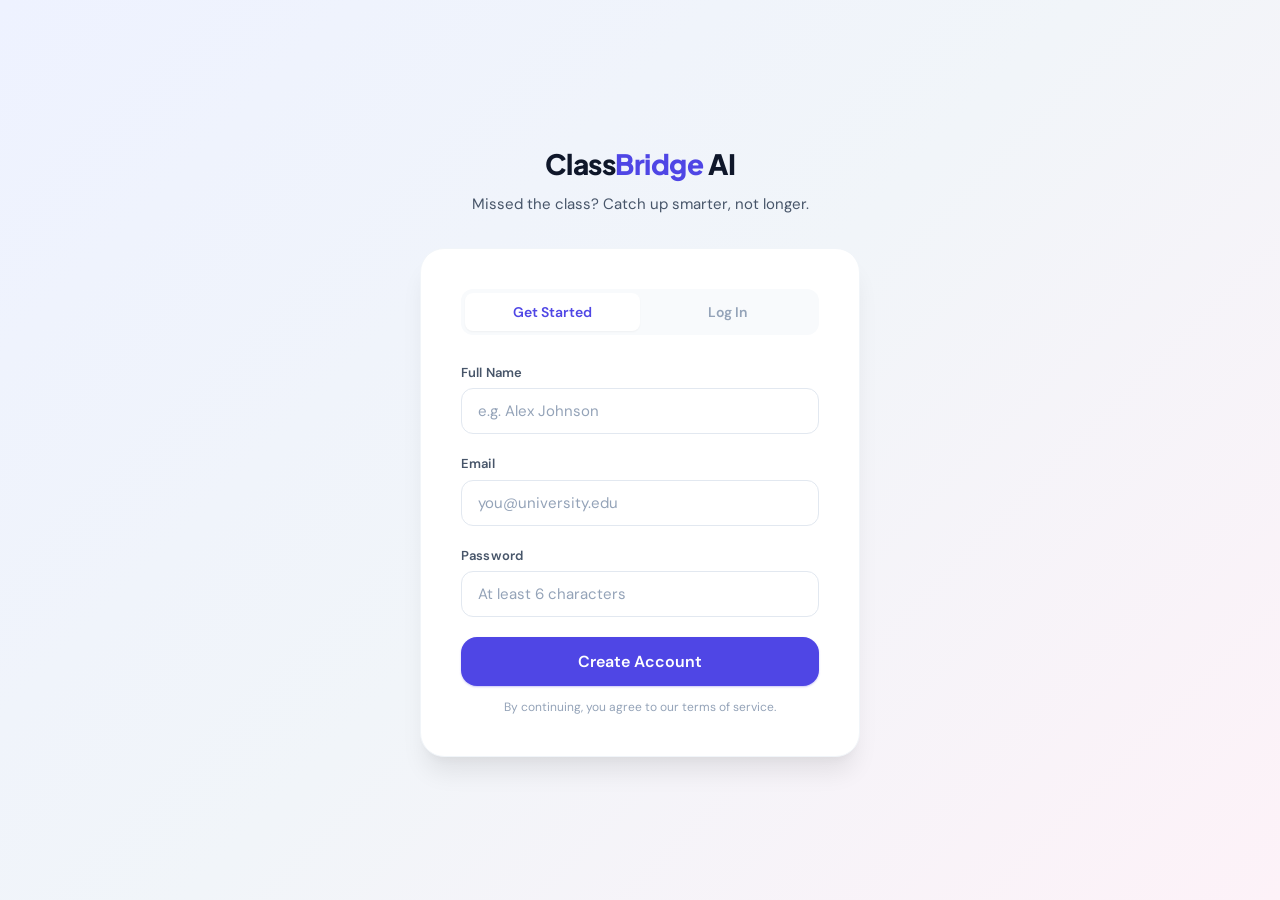
==== commit 743c4223: "Full security audit + bug fixes across entire stack - Fix critical path traversal in transcription s" ====
--- a/frontend/index.html
+++ b/frontend/index.html
@@ -1,698 +1,65 @@
-<!doctype html>
-<html lang="en" dir="ltr">
+<!DOCTYPE html>
+<html lang="en">
 <head>
   <meta charset="UTF-8">
   <meta name="viewport" content="width=device-width, initial-scale=1.0">
-  <title>ClassBridge AI — Missed the class? Catch up smarter, not longer.</title>
-  <meta name="description" content="ClassBridge AI turns recorded online classes into structured summaries, important concepts, assignments, and personalized catch-up paths — so you can understand what you missed without watching the entire recording.">
+  <title>ClassBridge AI</title>
+  <link rel="icon" href="data:image/svg+xml,<svg xmlns='http://www.w3.org/2000/svg' viewBox='0 0 100 100'><text y='.9em' font-size='90'>🎓</text></svg>">
   <link rel="preconnect" href="https://fonts.googleapis.com">
-  <link rel="preconnect" href="https://fonts.gstatic.com" crossorigin>
-  <link href="https://fonts.googleapis.com/css2?family=Sora:wght@400;500;600;700;800&family=Inter:wght@400;500;600;700&family=JetBrains+Mono:wght@400;500;600&display=swap" rel="stylesheet">
-  <link rel="stylesheet" href="css/landing.css">
+  <link href="https://fonts.googleapis.com/css2?family=Plus+Jakarta+Sans:wght@400;500;600;700;800&family=DM+Sans:wght@400;500;600&display=swap" rel="stylesheet">
+  <link rel="stylesheet" href="css/app.css">
 </head>
 <body>
-  <a class="skip-link" href="#main">Skip to content</a>
+  <div class="auth-page">
+    <div class="auth-wrapper">
+      <div class="auth-brand">
+        <div class="logo">Class<span>Bridge</span> AI</div>
+        <p class="tagline">Missed the class? Catch up smarter, not longer.</p>
+      </div>
 
-  <div class="page-shell">
-    <div class="app-container">
-
-      <header class="site-header" id="site-header">
-        <nav class="nav" aria-label="Primary">
-          <a class="brand" href="#top">
-            <span class="brand-mark" aria-hidden="true">
-              <svg viewBox="0 0 32 32" fill="none" xmlns="http://www.w3.org/2000/svg">
-                <rect x="1.5" y="1.5" width="29" height="29" rx="9" fill="url(#brandgrad)" stroke="none"/>
-                <defs>
-                  <linearGradient id="brandgrad" x1="4" y1="4" x2="28" y2="28" gradientUnits="userSpaceOnUse">
-                    <stop stop-color="#8b5cf6"/>
-                    <stop offset="0.5" stop-color="#ec4899"/>
-                    <stop offset="1" stop-color="#f97316"/>
-                  </linearGradient>
-                </defs>
-                <path d="M10.5 16a5.5 5.5 0 1 1 3.2 5" stroke="#fff" stroke-width="2.2" stroke-linecap="round"/>
-                <path d="M13.7 19.2 13.4 14.4" stroke="#fff" stroke-width="2.2" stroke-linecap="round"/>
-                <path d="M21.5 12.6l.01.01" stroke="#fff" stroke-width="3" stroke-linecap="round"/>
-              </svg>
-            </span>
-            <span class="brand-name">ClassBridge <span class="brand-accent">AI</span></span>
-          </a>
-
-          <ul class="nav-links">
-            <li><a href="#how-it-works">How It Works</a></li>
-            <li><a href="#recovery">Features</a></li>
-            <li><a href="#problem">Missed Class</a></li>
-            <li><a href="#knowledge">Previous Classes</a></li>
-            <li><a href="#faq">FAQ</a></li>
-          </ul>
-
-          <div class="nav-actions">
-            <a class="btn btn-ghost btn-login" href="#get-started" id="nav-login">
-              <svg viewBox="0 0 20 20" fill="none" aria-hidden="true">
-                <circle cx="10" cy="6.5" r="3" stroke="currentColor" stroke-width="1.6"/>
-                <path d="M3.5 16.5c.8-2.6 3.3-4 6.5-4s5.7 1.4 6.5 4" stroke="currentColor" stroke-width="1.6" stroke-linecap="round"/>
-              </svg>
-              Login
-            </a>
-            <a class="btn btn-primary btn-signup" href="#get-started" id="nav-signup">Sign Up</a>
-          </div>
-
-          <button class="nav-toggle" id="nav-toggle" aria-expanded="false" aria-controls="mobile-menu" aria-label="Toggle menu">
-            <span></span><span></span><span></span>
-          </button>
-        </nav>
-
-        <div class="mobile-menu" id="mobile-menu" role="navigation" aria-label="Mobile navigation" hidden>
-          <ul>
-            <li><a href="#how-it-works">How It Works</a></li>
-            <li><a href="#recovery">Features</a></li>
-            <li><a href="#problem">Missed Class</a></li>
-            <li><a href="#knowledge">Previous Classes</a></li>
-            <li><a href="#faq">FAQ</a></li>
-          </ul>
-          <div class="mobile-menu-actions">
-            <a class="btn btn-ghost" href="#get-started">Login</a>
-            <a class="btn btn-primary" href="#get-started">Sign Up</a>
-          </div>
-        </div>
-      </header>
-
-      <main id="main">
-
-        <section class="hero" id="top">
-          <div class="hero-inner">
-            <div class="hero-copy">
-              <span class="badge">
-                <span class="badge-spark" aria-hidden="true">✦</span>
-                AI-Powered Class Recovery
-              </span>
-
-              <h1 class="hero-title">
-                Missed the class?
-                <span class="hero-title-line2">
-                  <span class="grad-text">Catch up smarter,</span> not longer.
-                </span>
-              </h1>
-
-              <p class="hero-lead">
-                Turn recorded online classes into structured summaries, important concepts, assignments, resources, and personalized catch-up paths — so you can understand what you missed without watching the entire recording.
-              </p>
-
-              <div class="hero-actions">
-                <a class="btn btn-primary btn-lg" href="#get-started" id="hero-cta-primary">Get Started Free
-                  <svg viewBox="0 0 16 16" fill="none" aria-hidden="true"><path d="M3 8h10M9 4l4 4-4 4" stroke="currentColor" stroke-width="1.8" stroke-linecap="round" stroke-linejoin="round"/></svg>
-                </a>
-                <a class="btn btn-outline btn-lg" href="#how-it-works" id="hero-cta-secondary">
-                  <svg viewBox="0 0 16 16" fill="none" aria-hidden="true"><path d="M4 2.5v11l9-5.5-9-5.5Z" stroke="currentColor" stroke-width="1.6" stroke-linejoin="round"/></svg>
-                  See How It Works
-                </a>
-              </div>
-
-              <ul class="hero-points">
-                <li><svg viewBox="0 0 16 16" fill="none" aria-hidden="true"><path d="m3.5 8.5 3 3 6-7" stroke="currentColor" stroke-width="1.8" stroke-linecap="round" stroke-linejoin="round"/></svg>No complicated setup</li>
-                <li><svg viewBox="0 0 16 16" fill="none" aria-hidden="true"><path d="m3.5 8.5 3 3 6-7" stroke="currentColor" stroke-width="1.8" stroke-linecap="round" stroke-linejoin="round"/></svg>AI-powered class recovery</li>
-                <li><svg viewBox="0 0 16 16" fill="none" aria-hidden="true"><path d="m3.5 8.5 3 3 6-7" stroke="currentColor" stroke-width="1.8" stroke-linecap="round" stroke-linejoin="round"/></svg>Learn from previous classes</li>
-              </ul>
-            </div>
-
-            <div class="hero-visual" aria-hidden="true">
-              <svg class="hero-orbits" viewBox="0 0 560 560" preserveAspectRatio="xMidYMid meet">
-                <path d="M130 430 C 300 520, 500 420, 470 220 C 445 55, 220 30, 120 150" fill="none" stroke="url(#orbitgrad)" stroke-width="2" stroke-dasharray="1 10" stroke-linecap="round"/>
-                <path d="M150 150 C 90 280, 200 430, 360 470" fill="none" stroke="url(#orbitgrad2)" stroke-width="1.6" stroke-dasharray="1 9" stroke-linecap="round" opacity="0.7"/>
-                <defs>
-                  <linearGradient id="orbitgrad" x1="0" y1="1" x2="1" y2="0">
-                    <stop stop-color="#8b5cf6"/>
-                    <stop offset="0.5" stop-color="#ec4899"/>
-                    <stop offset="1" stop-color="#f97316"/>
-                  </linearGradient>
-                  <linearGradient id="orbitgrad2" x1="0" y1="0" x2="1" y2="1">
-                    <stop stop-color="#f97316"/>
-                    <stop offset="1" stop-color="#8b5cf6"/>
-                  </linearGradient>
-                </defs>
-              </svg>
-
-              <svg class="hero-nn" viewBox="0 0 200 200" fill="none">
-                <g stroke="#d9c7ff" stroke-width="1.4">
-                  <line x1="40" y1="40" x2="100" y2="70"/><line x1="40" y1="100" x2="100" y2="70"/><line x1="40" y1="160" x2="100" y2="70"/>
-                  <line x1="100" y1="70" x2="160" y2="40"/><line x1="100" y1="70" x2="160" y2="100"/><line x1="100" y1="70" x2="160" y2="160"/>
-                  <line x1="160" y1="40" x2="40" y2="100"/><line x1="160" y1="100" x2="40" y2="160"/>
-                </g>
-                <g fill="#a78bfa" opacity="0.5">
-                  <circle cx="40" cy="40" r="6"/><circle cx="40" cy="100" r="6"/><circle cx="40" cy="160" r="6"/>
-                  <circle cx="100" cy="70" r="8" fill="#7c3aed"/>
-                  <circle cx="160" cy="40" r="6"/><circle cx="160" cy="100" r="6"/><circle cx="160" cy="160" r="6"/>
-                </g>
-              </svg>
-
-              <div class="recovery-card" role="img" aria-label="Recovered class preview: AI and ML class 08, what you missed and recovery progress at 68 percent">
-                <div class="recovery-head">
-                  <div class="recovery-title">
-                    <span class="recovery-subject">AI &amp; ML</span>
-                    <span class="recovery-name">Class 08</span>
-                  </div>
-                  <span class="recovery-duration">
-                    <svg viewBox="0 0 16 16" fill="none" aria-hidden="true"><circle cx="8" cy="8" r="6" stroke="currentColor" stroke-width="1.5"/><path d="M8 4.5V8l2.5 1.5" stroke="currentColor" stroke-width="1.5" stroke-linecap="round"/></svg>
-                    1h 32m Recording
-                  </span>
-                </div>
-
-                <div class="recovery-ready"><span class="ready-dot"></span>✦ Recovery Ready</div>
-
-                <div class="recovery-block">
-                  <p class="recovery-label">🎯 What You Missed</p>
-                  <ul class="recovery-list">
-                    <li>Neural Networks</li>
-                    <li>Backpropagation</li>
-                    <li>Gradient Descent</li>
-                  </ul>
-                </div>
-
-                <div class="recovery-block">
-                  <p class="recovery-label">⭐ Must Learn</p>
-                  <ul class="recovery-list">
-                    <li><span class="prio prio-critical">Critical</span>Backpropagation</li>
-                    <li><span class="prio prio-high">High</span>Gradient Descent</li>
-                  </ul>
-                </div>
-
-                <div class="recovery-progress">
-                  <div class="recovery-progress-top">
-                    <span>🎯 Recovery Progress</span>
-                    <span class="recovery-pct">68%</span>
-                  </div>
-                  <div class="recovery-track"><div class="recovery-fill" data-width="68" role="progressbar" aria-valuenow="68" aria-valuemin="0" aria-valuemax="100"></div></div>
-                </div>
-              </div>
-
-              <div class="float-card float-missed">
-                <p class="float-title">What You Missed</p>
-                <p class="float-text">4 major concepts were covered in today's class.</p>
-              </div>
-
-              <div class="float-card float-assignment">
-                <p class="float-title">📋 Assignment Found</p>
-                <p class="float-text">Implement Binary Search</p>
-                <span class="float-source">Source: 01:12:43</span>
-              </div>
-
-              <div class="float-card float-gap">
-                <p class="float-title">🧠 Learning Gap</p>
-                <p class="float-text">Review Gradient Descent before continuing.</p>
-              </div>
-
-              <div class="float-card float-watch">
-                <p class="float-title">⏱ What to Watch</p>
-                <p class="float-text">32 min recommended <span class="float-sub">from 90 min recording</span></p>
-              </div>
-
-              <div class="float-card float-ask">
-                <p class="float-title">❓ Ask Your Class</p>
-                <p class="float-askq">“Explain backpropagation simply.”</p>
-              </div>
-            </div>
-          </div>
-
-          <div class="capability-strip" aria-label="Product capabilities">
-            <span class="capability"><span class="cap-emoji">🎙</span>Speech-to-Text</span>
-            <span class="capability"><span class="cap-emoji">🧠</span>AI Class Analysis</span>
-            <span class="capability"><span class="cap-emoji">🎯</span>Catch-up Engine</span>
-            <span class="capability"><span class="cap-emoji">📚</span>Class Memory</span>
-            <span class="capability"><span class="cap-emoji">⚡</span>Personalized Learning</span>
-          </div>
-        </section>
-
-        <section class="section problem-section" id="problem">
-          <div class="section-head reveal">
-            <p class="eyebrow">The Problem</p>
-            <h2>A missed class shouldn't mean missed knowledge.</h2>
-            <p class="section-lead">Students often have other important responsibilities during live classes. They may join the class but cannot actively listen, take notes, or follow every explanation.</p>
-          </div>
-
-          <div class="problem-grid">
-            <article class="problem-card reveal">
-              <div class="problem-icon">⏱</div>
-              <h3>No Time</h3>
-              <p>Watching an entire 1–2 hour recording just to recover a few important concepts takes too much time.</p>
-            </article>
-            <article class="problem-card reveal">
-              <div class="problem-icon">📝</div>
-              <h3>Too Much Information</h3>
-              <p>Important explanations, assignments, announcements, examples, and resources can easily get lost.</p>
-            </article>
-            <article class="problem-card reveal">
-              <div class="problem-icon">🔗</div>
-              <h3>Missing Context</h3>
-              <p>Missing one class can make the next class harder when previous concepts are required.</p>
-            </article>
-          </div>
-        </section>
-
-        <section class="section how-section" id="how-it-works">
-          <div class="section-head reveal">
-            <p class="eyebrow">How It Works</p>
-            <h2>From missed class to caught up.</h2>
-            <p class="section-lead">Upload a recorded class once. ClassRecover AI handles everything after that.</p>
-          </div>
-
-          <ol class="steps">
-            <li class="step reveal">
-              <span class="step-num">01</span>
-              <div class="step-icon">📤</div>
-              <h3>Upload</h3>
-              <p>Upload the recorded class.</p>
-            </li>
-            <li class="step reveal">
-              <span class="step-num">02</span>
-              <div class="step-icon">🧠</div>
-              <h3>Understand</h3>
-              <p>AI analyzes speech, timestamps, and important class content.</p>
-            </li>
-            <li class="step reveal">
-              <span class="step-num">03</span>
-              <div class="step-icon">🎯</div>
-              <h3>Recover</h3>
-              <p>The Class Recovery Engine creates summaries, important points, assignments, resources, and a catch-up path.</p>
-            </li>
-            <li class="step reveal">
-              <span class="step-num">04</span>
-              <div class="step-icon">✅</div>
-              <h3>Learn</h3>
-              <p>Review, ask questions, practice, and test your understanding.</p>
-            </li>
-          </ol>
-        </section>
-
-        <section class="section diff-section" id="difference">
-          <div class="section-head reveal">
-            <p class="eyebrow">The Difference</p>
-            <h2>Not just a summary. A complete recovery plan.</h2>
-          </div>
-
-          <div class="diff-grid">
-            <div class="diff-col diff-traditional reveal">
-              <p class="diff-label">Traditional approach</p>
-              <ol class="diff-flow">
-                <li>Miss class</li>
-                <li>Open 90-minute recording</li>
-                <li>Watch everything</li>
-                <li>Take notes</li>
-                <li>Try to understand</li>
-              </ol>
-              <p class="diff-note">Hours of re-watching, with no map of what actually matters.</p>
-            </div>
-
-            <div class="diff-col diff-ai reveal">
-              <p class="diff-label">ClassRecover AI</p>
-              <ol class="diff-flow">
-                <li>Miss class</li>
-                <li>Open recovery</li>
-                <li>What You Missed</li>
-                <li>Must Learn</li>
-                <li>Catch-up Path</li>
-                <li>Learn + Practice + Quiz</li>
-              </ol>
-              <p class="diff-note">A guided path from “what happened” to “I'm caught up.”</p>
-            </div>
-          </div>
-        </section>
-
-        <section class="section engine-section" id="recovery">
-          <div class="section-head reveal">
-            <p class="eyebrow">Class Recovery Engine</p>
-            <h2>Know exactly what you missed.</h2>
-            <p class="section-lead">Every recording becomes structured, timestamped learning material — built only from what was actually said in class.</p>
-          </div>
-
-          <div class="engine-grid">
-            <article class="engine-card reveal">
-              <span class="engine-emoji">🎯</span>
-              <h3>What You Missed</h3>
-              <p>A concise explanation of what happened during the class.</p>
-            </article>
-            <article class="engine-card reveal">
-              <span class="engine-emoji">⭐</span>
-              <h3>Must Learn</h3>
-              <p>Prioritized concepts the student should understand first.</p>
-            </article>
-            <article class="engine-card reveal">
-              <span class="engine-emoji">🧭</span>
-              <h3>Catch-up Path</h3>
-              <p>A logical learning sequence from prerequisite to main topic.</p>
-            </article>
-            <article class="engine-card reveal">
-              <span class="engine-emoji">⏱</span>
-              <h3>What to Watch</h3>
-              <p>Identify the most important recording sections so students don't have to watch everything.</p>
-            </article>
-            <article class="engine-card reveal">
-              <span class="engine-emoji">📌</span>
-              <h3>Important Timestamps</h3>
-              <p>Jump directly to important explanations, examples, assignments, and announcements.</p>
-            </article>
-            <article class="engine-card reveal">
-              <span class="engine-emoji">📝</span>
-              <h3>Quick Revision</h3>
-              <p>Turn the class into concise revision material.</p>
-            </article>
-          </div>
-        </section>
-
-        <section class="section knowledge-section" id="knowledge">
-          <div class="section-head reveal">
-            <p class="eyebrow">Class Knowledge</p>
-            <h2>Your classes become a searchable memory.</h2>
-          </div>
-
-          <div class="knowledge-grid">
-            <div class="knowledge-tree reveal" role="img" aria-label="Artificial Intelligence subject tree with classes one through five">
-              <div class="tree-search" aria-hidden="true">
-                <svg viewBox="0 0 16 16" fill="none"><circle cx="7" cy="7" r="4.5" stroke="currentColor" stroke-width="1.5"/><path d="m10.5 10.5 3 3" stroke="currentColor" stroke-width="1.5" stroke-linecap="round"/></svg>
-                Search your classes…
-              </div>
-              <div class="tree-root">
-                <span class="tree-folder">📚</span>
-                <div>
-                  <p class="tree-subject">Artificial Intelligence</p>
-                  <p class="tree-meta">6 classes · Processed</p>
-                </div>
-              </div>
-              <ul class="tree-children">
-                <li class="tree-leaf"><span class="leaf-tick">✓</span>Class 01 <span class="leaf-tag">Neural Networks</span></li>
-                <li class="tree-leaf"><span class="leaf-tick">✓</span>Class 02 <span class="leaf-tag">Gradient Descent</span></li>
-                <li class="tree-leaf"><span class="leaf-tick">✓</span>Class 03 <span class="leaf-tag">Perceptrons</span></li>
-                <li class="tree-leaf leaf-active"><span class="leaf-tick">✓</span>Class 04 <span class="leaf-tag">Derivatives</span></li>
-                <li class="tree-leaf"><span class="leaf-tick">✓</span>Class 05 <span class="leaf-tag">Backpropagation</span></li>
-              </ul>
-            </div>
-
-            <div class="knowledge-copy reveal">
-              <p>Every processed class becomes part of your personal class knowledge base. Review previous classes, find where a concept was taught, and connect today's topic with earlier lessons.</p>
-              <ul class="knowledge-points">
-                <li><span class="kp-check">✓</span>Find which previous class explained a concept</li>
-                <li><span class="kp-check">✓</span>Review what you learned before today's topic</li>
-                <li><span class="kp-check">✓</span>Connect today's class with earlier lessons</li>
-              </ul>
-              <a class="btn btn-outline" href="#knowledge" id="browse-classes-btn">Browse Previous Classes
-                <svg viewBox="0 0 16 16" fill="none" aria-hidden="true"><path d="M3 8h10M9 4l4 4-4 4" stroke="currentColor" stroke-width="1.8" stroke-linecap="round" stroke-linejoin="round"/></svg>
-              </a>
-            </div>
-          </div>
-        </section>
-
-        <section class="section gap-section" id="gap">
-          <div class="section-head reveal">
-            <p class="eyebrow">Learning Gap Engine</p>
-            <h2>Find the knowledge you need before you continue.</h2>
-            <p class="section-lead">ClassRecover AI can identify possible prerequisites and recommend previous class material that may help you understand the current topic.</p>
-          </div>
-
-          <div class="gap-flow reveal" role="img" aria-label="Learning gap flow: Backpropagation requires Gradient Descent and Derivatives, reviewed from previous classes, ending in personalized catch-up">
-            <div class="gap-node gap-node-topic">
-              <span class="gap-kicker">Today's Topic</span>
-              <span class="gap-name">Backpropagation</span>
-            </div>
-            <span class="gap-arrow" aria-hidden="true">↓</span>
-            <div class="gap-node">
-              <span class="gap-kicker">Required Concepts</span>
-              <span class="gap-pills"><span class="gap-pill">Gradient Descent</span><span class="gap-pill">Derivatives</span></span>
-            </div>
-            <span class="gap-arrow" aria-hidden="true">↓</span>
-            <div class="gap-node">
-              <span class="gap-kicker">Previous Classes</span>
-              <span class="gap-pills gap-pills-soft"><span class="gap-pill">Class 04</span><span class="gap-pill">Class 02</span></span>
-            </div>
-            <span class="gap-arrow" aria-hidden="true">↓</span>
-            <div class="gap-node gap-node-review">
-              <span class="gap-kicker">Recommended Review</span>
-              <span class="gap-reviewline"><span class="gap-badge">Recommended prerequisite</span> Review Gradient Descent from Class 04</span>
-            </div>
-            <span class="gap-arrow" aria-hidden="true">↓</span>
-            <div class="gap-node gap-node-done">
-              <span class="gap-kicker">Result</span>
-              <span class="gap-name">Personalized Catch-up</span>
-            </div>
-          </div>
-        </section>
-
-        <section class="section ask-section" id="ask">
-          <div class="section-head reveal">
-            <p class="eyebrow">Ask Your Class</p>
-            <h2>Your class can answer your questions.</h2>
-            <p class="section-lead">Ask anything about a class and get answers grounded in the actual class content, with the exact source.</p>
-          </div>
-
-          <div class="chat-window reveal">
-            <div class="chat-bar">
-              <span class="chat-ai-name">✦ ClassRecover AI</span>
-              <span class="chat-class">Class 08 · AI &amp; ML</span>
-            </div>
-
-            <div class="chat-body">
-              <div class="chat-row chat-student">
-                <span class="chat-avatar avatar-student" aria-hidden="true">You</span>
-                <div class="chat-bubble chat-bubble-student">
-                  <p>What did the teacher explain about backpropagation?</p>
-                </div>
-              </div>
-
-              <div class="chat-row chat-ai">
-                <span class="chat-avatar avatar-ai" aria-hidden="true">✦</span>
-                <div class="chat-bubble chat-bubble-ai">
-                  <p>The teacher explained backpropagation as a method used to calculate how much each model parameter contributed to the error, then used that signal to update weights layer by layer.</p>
-                  <span class="chat-source">Source: Class 08 · 00:42:18</span>
-                </div>
-              </div>
-
-              <div class="chat-row chat-student">
-                <span class="chat-avatar avatar-student" aria-hidden="true">You</span>
-                <div class="chat-bubble chat-bubble-student">
-                  <p>What assignment was given?</p>
-                </div>
-              </div>
-
-              <div class="chat-row chat-ai">
-                <span class="chat-avatar avatar-ai" aria-hidden="true">✦</span>
-                <div class="chat-bubble chat-bubble-ai">
-                  <p>Implement a binary search algorithm.</p>
-                  <span class="chat-source">Source: Class 08 · 01:12:43</span>
-                </div>
-              </div>
-
-              <div class="chat-trust">
-                <span class="trust-check">✓</span>
-                Answer grounded in class content
-              </div>
-
-              <div class="chat-row chat-ai">
-                <span class="chat-avatar avatar-ai" aria-hidden="true">✦</span>
-                <div class="chat-bubble chat-bubble-ai chat-bubble-miss">
-                  <p>“This information was not found in the class content.”</p>
-                </div>
-              </div>
-            </div>
-
-            <div class="chat-input" aria-hidden="true">
-              <span>Ask your class a question…</span>
-              <span class="chat-send">
-                <svg viewBox="0 0 16 16" fill="none"><path d="M2 8h12M9.5 3.5 14 8l-4.5 4.5" stroke="currentColor" stroke-width="1.8" stroke-linecap="round" stroke-linejoin="round"/></svg>
-              </span>
-            </div>
-          </div>
-        </section>
-
-        <section class="section visual-section" id="visuals">
-          <div class="section-head reveal">
-            <p class="eyebrow">Visual Class Content</p>
-            <h2>Important information isn't always spoken.</h2>
-            <p class="section-lead">Slides, diagrams, code, formulas, charts, and whiteboard explanations are captured and timestamped too.</p>
-          </div>
-
-          <div class="slide-scroller" tabindex="0" aria-label="Class slides with timestamps">
-            <figure class="slide-card reveal">
-              <div class="slide-visual slide-nn" aria-hidden="true">
-                <svg viewBox="0 0 120 80" fill="none">
-                  <g stroke="#a78bfa" stroke-width="1.6"><line x1="20" y1="20" x2="60" y2="40"/><line x1="20" y1="60" x2="60" y2="40"/><line x1="60" y1="40" x2="100" y2="20"/><line x1="60" y1="40" x2="100" y2="60"/></g>
-                  <g fill="#7c3aed"><circle cx="20" cy="20" r="4"/><circle cx="20" cy="60" r="4"/><circle cx="60" cy="40" r="6"/><circle cx="100" cy="20" r="4"/><circle cx="100" cy="60" r="4"/></g>
-                </svg>
-              </div>
-              <figcaption>
-                <span class="slide-time">00:51:24</span>
-                <span class="slide-caption">Neural Network Architecture</span>
-              </figcaption>
-            </figure>
-
-            <figure class="slide-card reveal">
-              <div class="slide-visual slide-code" aria-hidden="true">
-                <span class="code-line"><span class="code-k">def</span> <span class="code-f">backprop</span>(y, ŷ):</span>
-                <span class="code-line">    err = y - ŷ</span>
-                <span class="code-line">    return err * lr</span>
-              </div>
-              <figcaption>
-                <span class="slide-time">00:47:05</span>
-                <span class="slide-caption">Backpropagation in Code</span>
-              </figcaption>
-            </figure>
-
-            <figure class="slide-card reveal">
-              <div class="slide-visual slide-chart" aria-hidden="true">
-                <svg viewBox="0 0 120 80" fill="none">
-                  <g stroke="#f3c08a" stroke-width="2" stroke-linecap="round">
-                    <line x1="20" y1="62" x2="20" y2="30"/><line x1="45" y1="62" x2="45" y2="44"/><line x1="70" y1="62" x2="70" y2="22"/><line x1="95" y1="62" x2="95" y2="48"/>
-                  </g>
-                  <path d="M20 30 45 44 70 22 95 48" stroke="#ec4899" stroke-width="2.4" stroke-linecap="round"/>
-                </svg>
-              </div>
-              <figcaption>
-                <span class="slide-time">00:35:40</span>
-                <span class="slide-caption">Loss vs. Epochs Chart</span>
-              </figcaption>
-            </figure>
-
-            <figure class="slide-card reveal">
-              <div class="slide-visual slide-formula" aria-hidden="true">
-                <span class="formula">δ = (y − ŷ) · f′(z)</span>
-              </div>
-              <figcaption>
-                <span class="slide-time">00:55:10</span>
-                <span class="slide-caption">Gradient Update Formula</span>
-              </figcaption>
-            </figure>
-          </div>
-        </section>
-
-        <section class="section revision-section" id="revision">
-          <div class="section-head reveal">
-            <p class="eyebrow">Revision &amp; Quiz</p>
-            <h2>Recover the class. Then test yourself.</h2>
-          </div>
-
-          <div class="revision-grid">
-            <article class="revision-card reveal">
-              <h3 class="revision-title">📝 Quick Revision</h3>
-              <ul class="revision-list">
-                <li><span class="rev-check">✓</span>Key definitions</li>
-                <li><span class="rev-check">✓</span>Important concepts</li>
-                <li><span class="rev-check">✓</span>Important examples</li>
-                <li><span class="rev-check">✓</span>Key formulas</li>
-              </ul>
-              <p class="revision-note">Review the whole class in minutes, not hours.</p>
-            </article>
-
-            <article class="revision-card quiz-card reveal">
-              <h3 class="revision-title">📝 Quick Quiz</h3>
-              <div class="quiz-question">
-                <p class="quiz-q">Question 1 — What is backpropagation?</p>
-                <div class="quiz-options">
-                  <span class="quiz-option">A &nbsp;A method for splitting data into batches</span>
-                  <span class="quiz-option">B &nbsp;A method to compute gradient contributions of each parameter</span>
-                  <span class="quiz-option">C &nbsp;A method for normalizing inputs</span>
-                  <span class="quiz-option">D &nbsp;A method for compressing neural networks</span>
-                </div>
-              </div>
-              <p class="revision-note quiz-meta">5 questions · Based only on class content</p>
-            </article>
-          </div>
-        </section>
-
-        <section class="section faq-section" id="faq">
-          <div class="section-head reveal">
-            <p class="eyebrow">FAQ</p>
-            <h2>Questions, answered.</h2>
-          </div>
-
-          <div class="faq-list reveal">
-            <div class="faq-item">
-              <button class="faq-q" aria-expanded="false">
-                Do I need to watch the whole recording again?
-                <span class="faq-icon" aria-hidden="true">+</span>
-              </button>
-              <div class="faq-a" hidden>
-                <p>No. ClassRecover AI analyzes the recording and tells you what happened, what matters, and what to watch — so you only review the important parts.</p>
-              </div>
-            </div>
-            <div class="faq-item">
-              <button class="faq-q" aria-expanded="false">
-                Which recordings can I upload?
-                <span class="faq-icon" aria-hidden="true">+</span>
-              </button>
-              <div class="faq-a" hidden>
-                <p>Recordings from your online classes in common formats such as MP4, MP3, WAV, and M4A. The system extracts audio, transcribes it, and builds your recovery material.</p>
-              </div>
-            </div>
-            <div class="faq-item">
-              <button class="faq-q" aria-expanded="false">
-                How do I know the answers are accurate?
-                <span class="faq-icon" aria-hidden="true">+</span>
-              </button>
-              <div class="faq-a" hidden>
-                <p>Every extracted item keeps a source timestamp from the actual class, and every chat answer is grounded in class content. ClassRecover AI never invents assignments, deadlines, URLs, or teacher statements.</p>
-              </div>
-            </div>
-            <div class="faq-item">
-              <button class="faq-q" aria-expanded="false">
-                What if I missed multiple classes?
-                <span class="faq-icon" aria-hidden="true">+</span>
-              </button>
-              <div class="faq-a" hidden>
-                <p>Previous classes are stored as a searchable knowledge base, so you can review earlier concepts, find where something was taught, and get a personalized catch-up path that connects today's topic with what came before.</p>
-              </div>
-            </div>
-          </div>
-        </section>
-
-        <section class="final-cta" id="get-started">
-          <div class="cta-inner reveal">
-            <h2>Miss the class. Not the knowledge.</h2>
-            <p>Turn recorded classes into structured learning and catch up with confidence.</p>
-            <div class="cta-actions">
-              <a class="btn btn-primary btn-lg btn-cta" href="#top" id="cta-start-btn">Start Recovering
-                <svg viewBox="0 0 16 16" fill="none" aria-hidden="true"><path d="M3 8h10M9 4l4 4-4 4" stroke="currentColor" stroke-width="1.8" stroke-linecap="round" stroke-linejoin="round"/></svg>
-              </a>
-              <a class="btn btn-cta-ghost btn-lg" href="#recovery" id="cta-features-btn">Explore Features</a>
-            </div>
-          </div>
-        </section>
-
-      </main>
-
-      <footer class="site-footer">
-        <div class="footer-brand">
-          <a class="brand" href="#top">
-            <span class="brand-mark" aria-hidden="true">
-              <svg viewBox="0 0 32 32" fill="none" xmlns="http://www.w3.org/2000/svg">
-                <rect x="1.5" y="1.5" width="29" height="29" rx="9" fill="url(#brandgrad2)" stroke="none"/>
-                <defs>
-                  <linearGradient id="brandgrad2" x1="4" y1="4" x2="28" y2="28" gradientUnits="userSpaceOnUse">
-                    <stop stop-color="#8b5cf6"/>
-                    <stop offset="0.5" stop-color="#ec4899"/>
-                    <stop offset="1" stop-color="#f97316"/>
-                  </linearGradient>
-                </defs>
-                <path d="M10.5 16a5.5 5.5 0 1 1 3.2 5" stroke="#fff" stroke-width="2.2" stroke-linecap="round"/>
-                <path d="M13.7 19.2 13.4 14.4" stroke="#fff" stroke-width="2.2" stroke-linecap="round"/>
-                <path d="M21.5 12.6l.01.01" stroke="#fff" stroke-width="3" stroke-linecap="round"/>
-              </svg>
-            </span>
-            <span class="brand-name">ClassBridge <span class="brand-accent">AI</span></span>
-          </a>
-          <p class="footer-tagline">Missed the class? Catch up smarter, not longer.</p>
-          <p class="footer-copy">&copy; 2026 ClassBridge AI. All rights reserved.</p>
+      <div class="auth-card">
+        <div class="auth-tabs">
+          <button class="auth-tab active" data-form="signup-form">Get Started</button>
+          <button class="auth-tab" data-form="login-form">Log In</button>
         </div>
 
-        <nav class="footer-links" aria-label="Footer">
-          <a href="#how-it-works">How It Works</a>
-          <a href="#recovery">Features</a>
-          <a href="#faq">FAQ</a>
-          <a href="#get-started">Login</a>
-          <a href="#get-started">Sign Up</a>
-          <a href="#">Privacy</a>
-          <a href="#">Terms</a>
-        </nav>
-      </footer>
+        <div id="signup-error" class="alert alert-error"></div>
+        <form id="signup-form" class="auth-form active">
+          <div class="form-group">
+            <label class="form-label" for="signup-name">Full Name</label>
+            <input class="form-input" type="text" id="signup-name" placeholder="e.g. Alex Johnson" required>
+          </div>
+          <div class="form-group">
+            <label class="form-label" for="signup-email">Email</label>
+            <input class="form-input" type="email" id="signup-email" placeholder="you@university.edu" required>
+          </div>
+          <div class="form-group">
+            <label class="form-label" for="signup-password">Password</label>
+            <input class="form-input" type="password" id="signup-password" placeholder="At least 6 characters" minlength="6" required>
+          </div>
+          <button type="submit" class="btn btn-primary btn-full btn-lg">Create Account</button>
+          <p style="text-align:center;font-size:12px;color:var(--text-muted);margin-top:-8px">By continuing, you agree to our terms of service.</p>
+        </form>
 
+        <div id="login-error" class="alert alert-error"></div>
+        <form id="login-form" class="auth-form">
+          <div class="form-group">
+            <label class="form-label" for="login-email">Email</label>
+            <input class="form-input" type="email" id="login-email" placeholder="you@university.edu" required>
+          </div>
+          <div class="form-group">
+            <label class="form-label" for="login-password">Password</label>
+            <input class="form-input" type="password" id="login-password" placeholder="Your password" required>
+          </div>
+          <button type="submit" class="btn btn-primary btn-full btn-lg">Log In</button>
+        </form>
+      </div>
     </div>
   </div>
 
-  <script src="js/landing.js"></script>
+  <div class="toast-container" id="toast-container"></div>
+
+  <script src="js/app.js"></script>
+  <script>initAuthPage();</script>
 </body>
 </html>
--- a/frontend/css/app.css
+++ b/frontend/css/app.css
@@ -0,0 +1,1323 @@
+/* ── ClassBridge AI — Design System ─────────────────────────────────────── */
+@import url('https://fonts.googleapis.com/css2?family=Plus+Jakarta+Sans:wght@400;500;600;700;800&family=DM+Sans:wght@400;500;600&display=swap');
+
+:root {
+  --primary: #4f46e5;
+  --primary-light: #818cf8;
+  --primary-dark: #3730a3;
+  --primary-soft: #eef2ff;
+  --accent: #f43f5e;
+  --accent-soft: #fff1f2;
+  --success: #10b981;
+  --success-soft: #ecfdf5;
+  --warning: #f59e0b;
+  --warning-soft: #fffbeb;
+  --surface: #ffffff;
+  --surface-dim: #f8fafc;
+  --surface-hover: #f1f5f9;
+  --bg: #f1f5f9;
+  --border: #e2e8f0;
+  --border-light: #f1f5f9;
+  --text: #0f172a;
+  --text-secondary: #475569;
+  --text-muted: #94a3b8;
+  --radius-sm: 8px;
+  --radius-md: 12px;
+  --radius-lg: 16px;
+  --radius-xl: 24px;
+  --radius-full: 9999px;
+  --shadow-xs: 0 1px 2px rgba(0,0,0,0.04);
+  --shadow-sm: 0 1px 3px rgba(0,0,0,0.06), 0 1px 2px rgba(0,0,0,0.04);
+  --shadow-md: 0 4px 6px -1px rgba(0,0,0,0.07), 0 2px 4px -2px rgba(0,0,0,0.05);
+  --shadow-lg: 0 10px 15px -3px rgba(0,0,0,0.08), 0 4px 6px -4px rgba(0,0,0,0.04);
+  --shadow-xl: 0 20px 25px -5px rgba(0,0,0,0.08), 0 8px 10px -6px rgba(0,0,0,0.04);
+  --font-display: 'Plus Jakarta Sans', system-ui, sans-serif;
+  --font-body: 'DM Sans', system-ui, sans-serif;
+  --transition: 150ms cubic-bezier(0.4, 0, 0.2, 1);
+}
+
+*, *::before, *::after { box-sizing: border-box; margin: 0; padding: 0; }
+body { font-family: var(--font-body); color: var(--text); background: var(--bg); -webkit-font-smoothing: antialiased; line-height: 1.5; }
+a { color: var(--primary); text-decoration: none; transition: color var(--transition); }
+a:hover { color: var(--primary-dark); }
+img { display: block; max-width: 100%; }
+
+/* ── Auth Page ──────────────────────────────────────────────────────────── */
+.auth-page {
+  min-height: 100vh;
+  display: flex;
+  align-items: center;
+  justify-content: center;
+  padding: 24px;
+  background: linear-gradient(135deg, #eef2ff 0%, #f1f5f9 50%, #fdf2f8 100%);
+}
+.auth-wrapper {
+  width: 100%;
+  max-width: 440px;
+  animation: fadeUp 0.5s ease-out;
+}
+@keyframes fadeUp {
+  from { opacity: 0; transform: translateY(16px); }
+  to { opacity: 1; transform: translateY(0); }
+}
+.auth-brand {
+  text-align: center;
+  margin-bottom: 32px;
+}
+.auth-brand .logo {
+  font-family: var(--font-display);
+  font-size: 28px;
+  font-weight: 800;
+  color: var(--text);
+  letter-spacing: -0.5px;
+}
+.auth-brand .logo span { color: var(--primary); }
+.auth-brand .tagline {
+  font-size: 15px;
+  color: var(--text-secondary);
+  margin-top: 8px;
+}
+.auth-card {
+  background: var(--surface);
+  border-radius: var(--radius-xl);
+  padding: 40px;
+  box-shadow: var(--shadow-xl);
+  border: 1px solid var(--border-light);
+}
+.auth-tabs {
+  display: flex;
+  background: var(--surface-dim);
+  border-radius: var(--radius-md);
+  padding: 4px;
+  margin-bottom: 28px;
+}
+.auth-tab {
+  flex: 1;
+  padding: 10px;
+  border: none;
+  background: transparent;
+  border-radius: var(--radius-sm);
+  font-family: var(--font-body);
+  font-size: 14px;
+  font-weight: 600;
+  color: var(--text-muted);
+  cursor: pointer;
+  transition: all var(--transition);
+}
+.auth-tab.active {
+  background: var(--surface);
+  color: var(--primary);
+  box-shadow: var(--shadow-xs);
+}
+.auth-form { display: none; flex-direction: column; gap: 20px; }
+.auth-form.active { display: flex; animation: fadeUp 0.3s ease-out; }
+
+/* ── Form Elements ──────────────────────────────────────────────────────── */
+.form-group { display: flex; flex-direction: column; gap: 6px; }
+.form-label {
+  font-size: 13px;
+  font-weight: 600;
+  color: var(--text-secondary);
+  letter-spacing: 0.01em;
+}
+.form-input {
+  padding: 12px 16px;
+  border: 1.5px solid var(--border);
+  border-radius: var(--radius-md);
+  font-family: var(--font-body);
+  font-size: 15px;
+  color: var(--text);
+  background: var(--surface);
+  transition: all var(--transition);
+  outline: none;
+}
+.form-input:hover { border-color: #cbd5e1; }
+.form-input:focus { border-color: var(--primary); box-shadow: 0 0 0 3px rgba(79, 70, 229, 0.1); }
+.form-input::placeholder { color: var(--text-muted); }
+select.form-input { cursor: pointer; }
+
+/* ── Buttons ────────────────────────────────────────────────────────────── */
+.btn {
+  display: inline-flex;
+  align-items: center;
+  justify-content: center;
+  gap: 8px;
+  padding: 12px 24px;
+  border: none;
+  border-radius: var(--radius-md);
+  font-family: var(--font-body);
+  font-size: 14px;
+  font-weight: 600;
+  cursor: pointer;
+  transition: all var(--transition);
+  outline: none;
+  text-decoration: none;
+}
+.btn:focus-visible { box-shadow: 0 0 0 3px rgba(79, 70, 229, 0.3); }
+.btn-primary {
+  background: var(--primary);
+  color: white;
+  box-shadow: 0 1px 2px rgba(79, 70, 229, 0.3);
+}
+.btn-primary:hover { background: var(--primary-dark); transform: translateY(-1px); box-shadow: 0 4px 12px rgba(79, 70, 229, 0.3); }
+.btn-primary:active { transform: translateY(0); }
+.btn-secondary {
+  background: var(--surface);
+  color: var(--text-secondary);
+  border: 1.5px solid var(--border);
+}
+.btn-secondary:hover { background: var(--surface-dim); border-color: #cbd5e1; }
+.btn-ghost {
+  background: transparent;
+  color: var(--text-secondary);
+}
+.btn-ghost:hover { background: var(--surface-dim); color: var(--text); }
+.btn-danger { background: var(--accent-soft); color: var(--accent); }
+.btn-danger:hover { background: #ffe4e6; }
+.btn-sm { padding: 8px 16px; font-size: 13px; border-radius: var(--radius-sm); }
+.btn-lg { padding: 14px 32px; font-size: 16px; border-radius: var(--radius-lg); }
+.btn-full { width: 100%; }
+.btn:disabled { opacity: 0.5; cursor: not-allowed; transform: none !important; }
+.btn-icon {
+  width: 40px;
+  height: 40px;
+  padding: 0;
+  border-radius: var(--radius-md);
+}
+
+/* ── Alerts ─────────────────────────────────────────────────────────────── */
+.alert {
+  padding: 12px 16px;
+  border-radius: var(--radius-md);
+  font-size: 13px;
+  font-weight: 500;
+  display: none;
+  animation: fadeUp 0.2s ease-out;
+}
+.alert.show { display: flex; align-items: center; gap: 8px; }
+.alert-error { background: var(--accent-soft); color: var(--accent); border: 1px solid #fecdd3; }
+.alert-success { background: var(--success-soft); color: var(--success); border: 1px solid #a7f3d0; }
+
+/* ── Toast Notifications ────────────────────────────────────────────────── */
+.toast-container {
+  position: fixed;
+  bottom: 24px;
+  right: 24px;
+  z-index: 1000;
+  display: flex;
+  flex-direction: column;
+  gap: 8px;
+}
+.toast {
+  background: var(--text);
+  color: white;
+  padding: 14px 20px;
+  border-radius: var(--radius-md);
+  font-size: 14px;
+  font-weight: 500;
+  box-shadow: var(--shadow-xl);
+  animation: toastIn 0.3s ease-out;
+  display: flex;
+  align-items: center;
+  gap: 10px;
+  max-width: 400px;
+}
+.toast.success { background: var(--success); }
+.toast.error { background: var(--accent); }
+@keyframes toastIn {
+  from { opacity: 0; transform: translateY(12px) scale(0.95); }
+  to { opacity: 1; transform: translateY(0) scale(1); }
+}
+@keyframes toastOut {
+  from { opacity: 1; transform: translateY(0) scale(1); }
+  to { opacity: 0; transform: translateY(-8px) scale(0.95); }
+}
+
+/* ── App Header ─────────────────────────────────────────────────────────── */
+.app-header {
+  background: rgba(255, 255, 255, 0.85);
+  backdrop-filter: blur(12px);
+  -webkit-backdrop-filter: blur(12px);
+  border-bottom: 1px solid var(--border-light);
+  padding: 0 32px;
+  height: 64px;
+  display: flex;
+  align-items: center;
+  justify-content: space-between;
+  position: sticky;
+  top: 0;
+  z-index: 100;
+}
+.app-header .logo {
+  font-family: var(--font-display);
+  font-size: 18px;
+  font-weight: 800;
+  letter-spacing: -0.3px;
+}
+.app-header .logo span { color: var(--primary); }
+.header-actions { display: flex; align-items: center; gap: 12px; }
+.user-pill {
+  display: flex;
+  align-items: center;
+  gap: 10px;
+  padding: 6px 14px 6px 6px;
+  background: var(--surface-dim);
+  border-radius: var(--radius-full);
+  font-size: 13px;
+  font-weight: 500;
+  color: var(--text-secondary);
+}
+.user-avatar {
+  width: 32px;
+  height: 32px;
+  border-radius: 50%;
+  background: linear-gradient(135deg, var(--primary), var(--primary-light));
+  display: flex;
+  align-items: center;
+  justify-content: center;
+  color: white;
+  font-weight: 700;
+  font-size: 13px;
+  font-family: var(--font-display);
+}
+
+/* ── App Container ──────────────────────────────────────────────────────── */
+.app-container { max-width: 1100px; margin: 0 auto; padding: 32px; animation: fadeUp 0.4s ease-out; }
+
+/* ── Dashboard ──────────────────────────────────────────────────────────── */
+.dash-hero {
+  margin-bottom: 32px;
+}
+.dash-hero h1 {
+  font-family: var(--font-display);
+  font-size: 28px;
+  font-weight: 800;
+  letter-spacing: -0.5px;
+  margin-bottom: 4px;
+}
+.dash-hero p {
+  color: var(--text-secondary);
+  font-size: 15px;
+}
+.dash-actions {
+  display: flex;
+  gap: 12px;
+  margin-top: 20px;
+}
+
+/* ── Stats Row ──────────────────────────────────────────────────────────── */
+.stats-row {
+  display: grid;
+  grid-template-columns: repeat(auto-fit, minmax(160px, 1fr));
+  gap: 16px;
+  margin-bottom: 40px;
+}
+.stat-card {
+  background: var(--surface);
+  border-radius: var(--radius-lg);
+  padding: 20px 24px;
+  border: 1px solid var(--border-light);
+  transition: all var(--transition);
+}
+.stat-card:hover { box-shadow: var(--shadow-sm); }
+.stat-value {
+  font-family: var(--font-display);
+  font-size: 32px;
+  font-weight: 800;
+  color: var(--primary);
+  letter-spacing: -1px;
+}
+.stat-label {
+  font-size: 13px;
+  color: var(--text-muted);
+  font-weight: 500;
+  margin-top: 2px;
+}
+
+/* ── Section Headers ────────────────────────────────────────────────────── */
+.section-header {
+  display: flex;
+  justify-content: space-between;
+  align-items: center;
+  margin-bottom: 16px;
+  gap: 8px;
+}
+.section-title {
+  font-family: var(--font-display);
+  font-size: 18px;
+  font-weight: 700;
+  letter-spacing: -0.3px;
+}
+
+/* ── Search & Filter Toolbar ───────────────────────────────────────────── */
+.toolbar {
+  display: flex;
+  align-items: center;
+  gap: 12px;
+  flex-wrap: wrap;
+  width: 100%;
+  margin-bottom: 16px;
+}
+.section-header {
+  flex-wrap: wrap;
+  gap: 8px;
+}
+.search-box {
+  position: relative;
+  flex: 1;
+  min-width: 200px;
+  max-width: 360px;
+}
+.search-icon {
+  position: absolute;
+  left: 12px;
+  top: 50%;
+  transform: translateY(-50%);
+  color: var(--text-muted);
+  pointer-events: none;
+}
+.search-input {
+  width: 100%;
+  padding: 10px 12px 10px 38px;
+  border: 1px solid var(--border);
+  border-radius: var(--radius-full);
+  font-family: var(--font-body);
+  font-size: 14px;
+  background: var(--surface);
+  color: var(--text);
+  transition: border-color var(--transition), box-shadow var(--transition);
+  outline: none;
+}
+.search-input:focus {
+  border-color: var(--primary);
+  box-shadow: 0 0 0 3px rgba(79,70,229,0.1);
+}
+.search-input::placeholder { color: var(--text-muted); }
+.filter-chips {
+  display: flex;
+  gap: 6px;
+  flex-wrap: wrap;
+}
+.filter-chip {
+  padding: 6px 14px;
+  border: 1px solid var(--border);
+  border-radius: var(--radius-full);
+  background: var(--surface);
+  font-family: var(--font-body);
+  font-size: 13px;
+  font-weight: 500;
+  color: var(--text-secondary);
+  cursor: pointer;
+  transition: all var(--transition);
+  white-space: nowrap;
+}
+.filter-chip:hover {
+  background: var(--surface-hover);
+  border-color: var(--text-muted);
+}
+.filter-chip.active {
+  background: var(--primary);
+  color: white;
+  border-color: var(--primary);
+}
+
+/* ── Subject Cards ──────────────────────────────────────────────────────── */
+.subject-grid {
+  display: grid;
+  grid-template-columns: repeat(auto-fill, minmax(300px, 1fr));
+  gap: 16px;
+  margin-bottom: 40px;
+}
+.subject-card {
+  background: var(--surface);
+  border-radius: var(--radius-lg);
+  padding: 24px;
+  border: 1px solid var(--border-light);
+  cursor: pointer;
+  transition: all var(--transition);
+  position: relative;
+  overflow: hidden;
+}
+.subject-card::before {
+  content: '';
+  position: absolute;
+  top: 0;
+  left: 0;
+  right: 0;
+  height: 3px;
+  background: linear-gradient(90deg, var(--primary), var(--primary-light));
+  opacity: 0;
+  transition: opacity var(--transition);
+}
+.subject-card:hover {
+  border-color: var(--primary-light);
+  box-shadow: var(--shadow-md);
+  transform: translateY(-2px);
+}
+.subject-card:hover::before { opacity: 1; }
+.subject-card h3 {
+  font-family: var(--font-display);
+  font-size: 17px;
+  font-weight: 700;
+  margin-bottom: 6px;
+}
+.subject-card p {
+  font-size: 13px;
+  color: var(--text-muted);
+  margin-bottom: 16px;
+  line-height: 1.5;
+}
+.subject-meta {
+  display: flex;
+  gap: 16px;
+  font-size: 12px;
+  color: var(--text-muted);
+  font-weight: 500;
+}
+
+/* ── Class List ─────────────────────────────────────────────────────────── */
+.class-list { display: flex; flex-direction: column; gap: 8px; }
+.class-card {
+  background: var(--surface);
+  border-radius: var(--radius-lg);
+  padding: 16px 20px;
+  border: 1px solid var(--border-light);
+  display: flex;
+  align-items: center;
+  gap: 16px;
+  cursor: pointer;
+  transition: all var(--transition);
+}
+.class-card:hover {
+  border-color: var(--primary-light);
+  box-shadow: var(--shadow-sm);
+}
+.class-card .class-icon {
+  width: 44px;
+  height: 44px;
+  border-radius: var(--radius-md);
+  background: var(--primary-soft);
+  display: flex;
+  align-items: center;
+  justify-content: center;
+  font-size: 20px;
+  flex-shrink: 0;
+}
+.class-card .class-info { flex: 1; min-width: 0; }
+.class-card .class-info h4 {
+  font-family: var(--font-display);
+  font-size: 15px;
+  font-weight: 600;
+  margin-bottom: 2px;
+  white-space: nowrap;
+  overflow: hidden;
+  text-overflow: ellipsis;
+}
+.class-card .class-info p {
+  font-size: 13px;
+  color: var(--text-muted);
+  white-space: nowrap;
+  overflow: hidden;
+  text-overflow: ellipsis;
+}
+.class-card .class-right {
+  display: flex;
+  align-items: center;
+  gap: 12px;
+  flex-shrink: 0;
+}
+
+/* ── Status Badges ──────────────────────────────────────────────────────── */
+.status-badge {
+  display: inline-flex;
+  align-items: center;
+  gap: 6px;
+  padding: 4px 12px;
+  border-radius: var(--radius-full);
+  font-size: 12px;
+  font-weight: 600;
+  letter-spacing: 0.02em;
+}
+.status-badge::before {
+  content: '';
+  width: 6px;
+  height: 6px;
+  border-radius: 50%;
+  background: currentColor;
+}
+.status-PENDING { background: #fef3c7; color: #92400e; }
+.status-PENDING::before { background: #f59e0b; }
+.status-PROCESSING { background: #dbeafe; color: #1e40af; animation: pulse 2s infinite; }
+.status-PROCESSING::before { background: #3b82f6; }
+.status-UPLOADED { background: #e0e7ff; color: #3730a3; }
+.status-UPLOADED::before { background: #6366f1; }
+.status-AUDIO_READY { background: #d1fae5; color: #065f46; }
+.status-AUDIO_READY::before { background: #10b981; }
+.status-TRANSCRIBED { background: #ede9fe; color: #5b21b6; }
+.status-TRANSCRIBED::before { background: #8b5cf6; }
+.status-ANALYZED { background: #d1fae5; color: #047857; }
+.status-ANALYZED::before { background: #059669; }
+.status-DONE { background: #d1fae5; color: #047857; }
+.status-DONE::before { background: #059669; }
+.status-FAILED { background: #fee2e2; color: #991b1b; }
+.status-FAILED::before { background: #ef4444; }
+@keyframes pulse {
+  0%, 100% { opacity: 1; }
+  50% { opacity: 0.6; }
+}
+
+/* ── Class Detail Hero ──────────────────────────────────────────────────── */
+.detail-hero {
+  background: var(--surface);
+  border-radius: var(--radius-xl);
+  padding: 32px;
+  margin-bottom: 24px;
+  border: 1px solid var(--border-light);
+}
+.detail-hero .back-link {
+  display: inline-flex;
+  align-items: center;
+  gap: 6px;
+  font-size: 13px;
+  font-weight: 500;
+  color: var(--text-muted);
+  margin-bottom: 20px;
+  transition: color var(--transition);
+}
+.detail-hero .back-link:hover { color: var(--primary); }
+.detail-hero h1 {
+  font-family: var(--font-display);
+  font-size: 26px;
+  font-weight: 800;
+  letter-spacing: -0.5px;
+  margin-bottom: 8px;
+}
+.detail-hero .meta-row {
+  display: flex;
+  align-items: center;
+  gap: 16px;
+  flex-wrap: wrap;
+}
+.detail-hero .meta-item {
+  display: flex;
+  align-items: center;
+  gap: 6px;
+  font-size: 13px;
+  color: var(--text-muted);
+  font-weight: 500;
+}
+
+/* ── Progress Bar ───────────────────────────────────────────────────────── */
+.progress-wrapper { margin-top: 24px; }
+.progress-header {
+  display: flex;
+  justify-content: space-between;
+  align-items: center;
+  margin-bottom: 8px;
+}
+.progress-label {
+  font-size: 13px;
+  font-weight: 600;
+  color: var(--text-secondary);
+}
+.progress-pct {
+  font-size: 13px;
+  font-weight: 700;
+  color: var(--primary);
+  font-family: var(--font-display);
+}
+.progress-track {
+  height: 8px;
+  background: var(--surface-dim);
+  border-radius: var(--radius-full);
+  overflow: hidden;
+}
+.progress-fill {
+  height: 100%;
+  background: linear-gradient(90deg, var(--primary), var(--primary-light));
+  border-radius: var(--radius-full);
+  transition: width 0.8s cubic-bezier(0.4, 0, 0.2, 1);
+}
+
+/* ── Tabs ───────────────────────────────────────────────────────────────── */
+.tab-bar {
+  display: flex;
+  gap: 2px;
+  background: var(--surface);
+  border-radius: var(--radius-lg);
+  padding: 4px;
+  margin-bottom: 24px;
+  border: 1px solid var(--border-light);
+  overflow-x: auto;
+  -webkit-overflow-scrolling: touch;
+}
+.tab-bar::-webkit-scrollbar { display: none; }
+.tab-btn {
+  padding: 10px 18px;
+  border: none;
+  background: transparent;
+  border-radius: var(--radius-md);
+  font-family: var(--font-body);
+  font-size: 13px;
+  font-weight: 600;
+  color: var(--text-muted);
+  cursor: pointer;
+  white-space: nowrap;
+  transition: all var(--transition);
+}
+.tab-btn:hover { color: var(--text-secondary); background: var(--surface-dim); }
+.tab-btn.active {
+  background: var(--primary-soft);
+  color: var(--primary);
+}
+.tab-panel { display: none; animation: fadeUp 0.25s ease-out; }
+.tab-panel.active { display: block; }
+
+/* ── Panels ─────────────────────────────────────────────────────────────── */
+.panel {
+  background: var(--surface);
+  border-radius: var(--radius-lg);
+  padding: 24px;
+  margin-bottom: 16px;
+  border: 1px solid var(--border-light);
+}
+.panel-title {
+  font-family: var(--font-display);
+  font-size: 16px;
+  font-weight: 700;
+  margin-bottom: 16px;
+  display: flex;
+  align-items: center;
+  gap: 8px;
+}
+.panel-text {
+  font-size: 15px;
+  line-height: 1.7;
+  color: var(--text-secondary);
+}
+.panel-list { list-style: none; }
+.panel-list li {
+  padding: 12px 0;
+  border-bottom: 1px solid var(--border-light);
+  font-size: 14px;
+  line-height: 1.6;
+  color: var(--text-secondary);
+}
+.panel-list li:last-child { border-bottom: none; }
+
+/* ── Priority Items ─────────────────────────────────────────────────────── */
+.priority-stack { display: flex; flex-direction: column; gap: 8px; }
+.priority-row {
+  display: flex;
+  align-items: center;
+  gap: 12px;
+  padding: 14px 16px;
+  background: var(--surface-dim);
+  border-radius: var(--radius-md);
+  transition: background var(--transition);
+}
+.priority-row:hover { background: var(--border-light); }
+.priority-tag {
+  padding: 3px 10px;
+  border-radius: var(--radius-sm);
+  font-size: 11px;
+  font-weight: 700;
+  text-transform: uppercase;
+  letter-spacing: 0.05em;
+  flex-shrink: 0;
+}
+.priority-tag.CRITICAL { background: #fee2e2; color: #dc2626; }
+.priority-tag.HIGH { background: #fff7ed; color: #ea580c; }
+.priority-tag.MEDIUM { background: #fef3c7; color: #92400e; }
+
+/* ── Timestamp Items ────────────────────────────────────────────────────── */
+.ts-stack { display: flex; flex-direction: column; gap: 6px; }
+.ts-row {
+  display: flex;
+  align-items: center;
+  gap: 12px;
+  padding: 12px 14px;
+  background: var(--surface-dim);
+  border-radius: var(--radius-md);
+}
+.ts-time {
+  font-family: 'DM Sans', monospace;
+  font-size: 13px;
+  font-weight: 700;
+  color: var(--primary);
+  min-width: 60px;
+}
+.ts-type {
+  padding: 2px 8px;
+  border-radius: var(--radius-sm);
+  font-size: 11px;
+  font-weight: 700;
+  text-transform: uppercase;
+  letter-spacing: 0.04em;
+  flex-shrink: 0;
+}
+.ts-type-EXPLANATION { background: #dbeafe; color: #1e40af; }
+.ts-type-ASSIGNMENT { background: #fee2e2; color: #991b1b; }
+.ts-type-ANNOUNCEMENT { background: #fef3c7; color: #92400e; }
+.ts-type-EXAMPLE { background: #d1fae5; color: #065f46; }
+
+/* ── Quiz ───────────────────────────────────────────────────────────────── */
+.quiz-card {
+  background: var(--surface-dim);
+  border-radius: var(--radius-lg);
+  padding: 24px;
+  margin-bottom: 16px;
+  border: 1px solid var(--border-light);
+}
+.quiz-q {
+  font-size: 15px;
+  font-weight: 600;
+  margin-bottom: 16px;
+  line-height: 1.5;
+}
+.quiz-opts { display: flex; flex-direction: column; gap: 8px; }
+.quiz-opt {
+  display: flex;
+  align-items: center;
+  gap: 12px;
+  padding: 12px 16px;
+  background: var(--surface);
+  border: 1.5px solid var(--border);
+  border-radius: var(--radius-md);
+  font-size: 14px;
+  cursor: pointer;
+  transition: all var(--transition);
+}
+.quiz-opt:hover { border-color: var(--primary-light); background: var(--primary-soft); }
+.quiz-opt .opt-key {
+  width: 28px;
+  height: 28px;
+  border-radius: var(--radius-sm);
+  background: var(--surface-dim);
+  display: flex;
+  align-items: center;
+  justify-content: center;
+  font-size: 12px;
+  font-weight: 700;
+  color: var(--text-muted);
+  flex-shrink: 0;
+}
+.quiz-opt.correct { border-color: var(--success); background: var(--success-soft); }
+.quiz-opt.correct .opt-key { background: var(--success); color: white; }
+.quiz-opt.wrong { border-color: var(--accent); background: var(--accent-soft); }
+.quiz-opt.wrong .opt-key { background: var(--accent); color: white; }
+.quiz-source { font-size: 12px; color: var(--text-muted); margin-top: 12px; }
+
+/* ── Watch Categories ───────────────────────────────────────────────────── */
+.watch-section { margin-bottom: 24px; }
+.watch-section h4 {
+  font-family: var(--font-display);
+  font-size: 14px;
+  font-weight: 700;
+  margin-bottom: 12px;
+  display: flex;
+  align-items: center;
+  gap: 8px;
+}
+.watch-item {
+  padding: 14px 16px;
+  background: var(--surface-dim);
+  border-radius: var(--radius-md);
+  margin-bottom: 8px;
+  border: 1px solid var(--border-light);
+}
+.watch-item strong { font-size: 14px; }
+.watch-item .reason { font-size: 13px; color: var(--text-muted); margin-top: 4px; }
+
+/* ── Empty State ────────────────────────────────────────────────────────── */
+.empty-state {
+  text-align: center;
+  padding: 60px 24px;
+}
+.empty-icon {
+  width: 64px;
+  height: 64px;
+  border-radius: var(--radius-xl);
+  background: var(--primary-soft);
+  display: inline-flex;
+  align-items: center;
+  justify-content: center;
+  font-size: 28px;
+  margin-bottom: 16px;
+}
+.empty-state h3 {
+  font-family: var(--font-display);
+  font-size: 17px;
+  font-weight: 700;
+  margin-bottom: 6px;
+}
+.empty-state p {
+  font-size: 14px;
+  color: var(--text-muted);
+  margin-bottom: 20px;
+  max-width: 320px;
+  margin-left: auto;
+  margin-right: auto;
+}
+
+/* ── Modal ──────────────────────────────────────────────────────────────── */
+.modal-backdrop {
+  display: none;
+  position: fixed;
+  inset: 0;
+  background: rgba(15, 23, 42, 0.4);
+  backdrop-filter: blur(4px);
+  z-index: 200;
+  align-items: center;
+  justify-content: center;
+  padding: 24px;
+}
+.modal-backdrop.open { display: flex; }
+.modal {
+  background: var(--surface);
+  border-radius: var(--radius-xl);
+  padding: 36px;
+  width: 100%;
+  max-width: 480px;
+  box-shadow: var(--shadow-xl);
+  animation: modalIn 0.25s ease-out;
+}
+@keyframes modalIn {
+  from { opacity: 0; transform: scale(0.95) translateY(8px); }
+  to { opacity: 1; transform: scale(1) translateY(0); }
+}
+.modal h2 {
+  font-family: var(--font-display);
+  font-size: 20px;
+  font-weight: 800;
+  margin-bottom: 24px;
+}
+.modal-actions {
+  display: flex;
+  gap: 12px;
+  justify-content: flex-end;
+  margin-top: 24px;
+}
+
+/* ── Loading ────────────────────────────────────────────────────────────── */
+.loading {
+  display: flex;
+  align-items: center;
+  justify-content: center;
+  padding: 48px;
+}
+.spinner {
+  width: 28px;
+  height: 28px;
+  border: 3px solid var(--border);
+  border-top-color: var(--primary);
+  border-radius: 50%;
+  animation: spin 0.7s linear infinite;
+}
+@keyframes spin { to { transform: rotate(360deg); } }
+
+/* ── Skeleton ───────────────────────────────────────────────────────────── */
+.skeleton {
+  background: linear-gradient(90deg, var(--surface-dim) 25%, var(--border-light) 50%, var(--surface-dim) 75%);
+  background-size: 200% 100%;
+  animation: shimmer 1.5s infinite;
+  border-radius: var(--radius-md);
+}
+@keyframes shimmer {
+  0% { background-position: -200% 0; }
+  100% { background-position: 200% 0; }
+}
+
+/* ── Learning Gaps ────────────────────────────────────────────────────── */
+.progress-ring-row {
+  display: flex;
+  align-items: center;
+  gap: 24px;
+  margin-bottom: 16px;
+}
+.progress-ring-wrapper {
+  position: relative;
+  width: 80px;
+  height: 80px;
+  flex-shrink: 0;
+}
+.progress-ring-bg { stroke-linecap: round; }
+.progress-ring-fill {
+  transition: stroke-dashoffset 0.6s ease;
+}
+.progress-ring-text {
+  position: absolute;
+  inset: 0;
+  display: flex;
+  align-items: center;
+  justify-content: center;
+  font-family: var(--font-display);
+  font-size: 18px;
+  font-weight: 800;
+  color: var(--text);
+}
+.progress-ring-details {
+  display: flex;
+  flex-direction: column;
+  gap: 8px;
+}
+.progress-detail-item {
+  display: flex;
+  align-items: center;
+  gap: 12px;
+}
+.progress-detail-label {
+  font-size: 13px;
+  color: var(--text-muted);
+}
+.progress-detail-value {
+  font-size: 14px;
+  font-weight: 700;
+  color: var(--text);
+}
+.concept-status-grid {
+  display: flex;
+  flex-direction: column;
+  gap: 6px;
+  margin-top: 12px;
+}
+.concept-status-chip {
+  display: flex;
+  align-items: center;
+  gap: 10px;
+  padding: 8px 12px;
+  border: 1px solid var(--border);
+  border-radius: var(--radius-sm);
+  background: var(--surface);
+}
+.concept-status-dot {
+  width: 8px;
+  height: 8px;
+  border-radius: 50%;
+  flex-shrink: 0;
+}
+.concept-status-name {
+  font-size: 14px;
+  font-weight: 500;
+  flex: 1;
+}
+.concept-status-label {
+  font-size: 12px;
+  font-weight: 600;
+  text-transform: uppercase;
+  letter-spacing: 0.5px;
+}
+.concept-actions {
+  display: flex;
+  gap: 4px;
+}
+.concept-btn {
+  width: 28px;
+  height: 28px;
+  border-radius: 50%;
+  border: 1px solid var(--border);
+  background: var(--surface);
+  color: var(--text-muted);
+  font-size: 12px;
+  font-weight: 700;
+  cursor: pointer;
+  transition: all var(--transition);
+  display: flex;
+  align-items: center;
+  justify-content: center;
+}
+.concept-btn:hover {
+  border-color: var(--btn-color, var(--primary));
+  color: var(--btn-color, var(--primary));
+  background: color-mix(in srgb, var(--btn-color, var(--primary)) 10%, white);
+}
+.concept-btn.active {
+  border-color: var(--btn-color, var(--primary));
+  background: var(--btn-color, var(--primary));
+  color: white;
+}
+
+/* ── Learning Gaps ────────────────────────────────────────────────────── */
+.gap-assessment {
+  display: flex;
+  gap: 16px;
+  align-items: flex-start;
+  padding: 20px;
+  background: var(--surface);
+  border: 1px solid var(--border);
+  border-radius: var(--radius-lg);
+  margin-bottom: 16px;
+}
+.gap-assessment-icon { font-size: 32px; flex-shrink: 0; }
+.gap-assessment-text strong {
+  font-family: var(--font-display);
+  font-size: 15px;
+  font-weight: 700;
+  display: block;
+  margin-bottom: 4px;
+}
+.gap-assessment-text p {
+  font-size: 14px;
+  color: var(--text-secondary);
+  line-height: 1.6;
+}
+.gap-stats {
+  display: grid;
+  grid-template-columns: repeat(4, 1fr);
+  gap: 12px;
+  margin-bottom: 16px;
+}
+.gap-stat {
+  background: var(--surface);
+  border: 1px solid var(--border);
+  border-radius: var(--radius-md);
+  padding: 16px;
+  text-align: center;
+}
+.gap-stat-value {
+  font-family: var(--font-display);
+  font-size: 24px;
+  font-weight: 800;
+  color: var(--text);
+}
+.gap-stat-label {
+  font-size: 12px;
+  color: var(--text-muted);
+  margin-top: 4px;
+  font-weight: 500;
+}
+.gap-prereq-list {
+  display: flex;
+  flex-wrap: wrap;
+  gap: 8px;
+}
+.gap-prereq-tag {
+  padding: 6px 14px;
+  background: var(--warning-soft);
+  color: var(--warning);
+  border-radius: var(--radius-full);
+  font-size: 13px;
+  font-weight: 600;
+}
+.gap-missing-list {
+  display: flex;
+  flex-direction: column;
+  gap: 8px;
+}
+.gap-missing-item {
+  display: flex;
+  align-items: center;
+  gap: 10px;
+  font-size: 14px;
+  font-weight: 500;
+  padding: 10px 14px;
+  background: var(--accent-soft);
+  border-radius: var(--radius-sm);
+}
+.gap-recs {
+  display: flex;
+  flex-direction: column;
+  gap: 12px;
+}
+.gap-rec-card {
+  padding: 16px;
+  background: var(--surface-dim);
+  border-radius: var(--radius-md);
+  border: 1px solid var(--border-light);
+}
+.gap-rec-header {
+  display: flex;
+  justify-content: space-between;
+  align-items: center;
+  margin-bottom: 8px;
+}
+.gap-rec-action {
+  font-size: 12px;
+  font-weight: 600;
+  text-transform: uppercase;
+  letter-spacing: 0.5px;
+  color: var(--text-secondary);
+}
+.gap-rec-priority {
+  font-size: 12px;
+  font-weight: 700;
+}
+.gap-rec-topic {
+  font-size: 15px;
+  font-weight: 600;
+  color: var(--text);
+  margin-bottom: 4px;
+}
+.gap-rec-reason {
+  font-size: 13px;
+  color: var(--text-muted);
+}
+
+/* ── Chat ─────────────────────────────────────────────────────────────── */
+.chat-container {
+  display: flex;
+  flex-direction: column;
+  height: calc(100vh - 340px);
+  min-height: 400px;
+  max-height: 600px;
+}
+.chat-messages {
+  flex: 1;
+  overflow-y: auto;
+  padding: 20px;
+  display: flex;
+  flex-direction: column;
+  gap: 16px;
+}
+.chat-welcome {
+  display: flex;
+  flex-direction: column;
+  align-items: center;
+  justify-content: center;
+  height: 100%;
+  text-align: center;
+  color: var(--text-muted);
+}
+.chat-welcome-icon {
+  font-size: 48px;
+  margin-bottom: 12px;
+}
+.chat-welcome h3 {
+  font-family: var(--font-display);
+  font-size: 18px;
+  font-weight: 700;
+  color: var(--text);
+  margin-bottom: 6px;
+}
+.chat-welcome p {
+  font-size: 14px;
+  max-width: 360px;
+}
+.chat-msg {
+  display: flex;
+  max-width: 85%;
+}
+.user-msg {
+  align-self: flex-end;
+}
+.bot-msg {
+  align-self: flex-start;
+}
+.chat-msg-content {
+  padding: 12px 16px;
+  border-radius: var(--radius-lg);
+  font-size: 14px;
+  line-height: 1.6;
+}
+.user-msg .chat-msg-content {
+  background: var(--primary);
+  color: white;
+  border-bottom-right-radius: 4px;
+}
+.bot-msg .chat-msg-content {
+  background: var(--surface);
+  border: 1px solid var(--border);
+  border-bottom-left-radius: 4px;
+}
+.chat-answer {
+  color: var(--text);
+}
+.chat-answer strong { font-weight: 600; }
+.chat-answer em { font-style: italic; color: var(--text-secondary); }
+.chat-answer code {
+  background: var(--surface-dim);
+  padding: 2px 6px;
+  border-radius: 4px;
+  font-size: 13px;
+}
+.chat-timestamps {
+  display: flex;
+  flex-wrap: wrap;
+  gap: 6px;
+  margin-top: 10px;
+  padding-top: 10px;
+  border-top: 1px solid var(--border-light);
+}
+.chat-ts-badge {
+  font-size: 12px;
+  padding: 3px 10px;
+  background: var(--primary-soft);
+  color: var(--primary);
+  border-radius: var(--radius-full);
+  font-weight: 600;
+}
+.chat-error {
+  display: flex;
+  align-items: center;
+  gap: 8px;
+  color: var(--accent);
+}
+.typing-dots {
+  display: flex;
+  gap: 4px;
+  padding: 4px 0;
+}
+.typing-dots span {
+  width: 6px;
+  height: 6px;
+  border-radius: 50%;
+  background: var(--text-muted);
+  animation: typingBounce 1.2s infinite;
+}
+.typing-dots span:nth-child(2) { animation-delay: 0.15s; }
+.typing-dots span:nth-child(3) { animation-delay: 0.3s; }
+@keyframes typingBounce {
+  0%, 60%, 100% { transform: translateY(0); opacity: 0.4; }
+  30% { transform: translateY(-4px); opacity: 1; }
+}
+.chat-input-bar {
+  display: flex;
+  gap: 10px;
+  padding: 16px 20px;
+  border-top: 1px solid var(--border);
+  background: var(--surface);
+  border-radius: 0 0 var(--radius-lg) var(--radius-lg);
+}
+.chat-input {
+  flex: 1;
+  padding: 12px 16px;
+  border: 1px solid var(--border);
+  border-radius: var(--radius-full);
+  font-family: var(--font-body);
+  font-size: 14px;
+  outline: none;
+  transition: border-color var(--transition);
+}
+.chat-input:focus {
+  border-color: var(--primary);
+}
+.chat-send {
+  width: 44px;
+  height: 44px;
+  border-radius: 50%;
+  padding: 0;
+  display: flex;
+  align-items: center;
+  justify-content: center;
+}
+
+/* ── Responsive ─────────────────────────────────────────────────────────── */
+@media (max-width: 768px) {
+  .app-container { padding: 20px 16px; }
+  .app-header { padding: 0 16px; }
+  .dash-hero h1 { font-size: 24px; }
+  .dash-actions { flex-direction: column; }
+  .subject-grid { grid-template-columns: 1fr; }
+  .class-card { flex-direction: column; align-items: flex-start; gap: 12px; }
+  .class-card .class-right { width: 100%; justify-content: space-between; }
+  .detail-hero { padding: 24px; }
+  .detail-hero h1 { font-size: 22px; }
+  .auth-card { padding: 28px; }
+  .modal { padding: 28px; }
+}
+@media (prefers-reduced-motion: reduce) {
+  *, *::before, *::after {
+    animation-duration: 0.01ms !important;
+    transition-duration: 0.01ms !important;
+  }
+}
